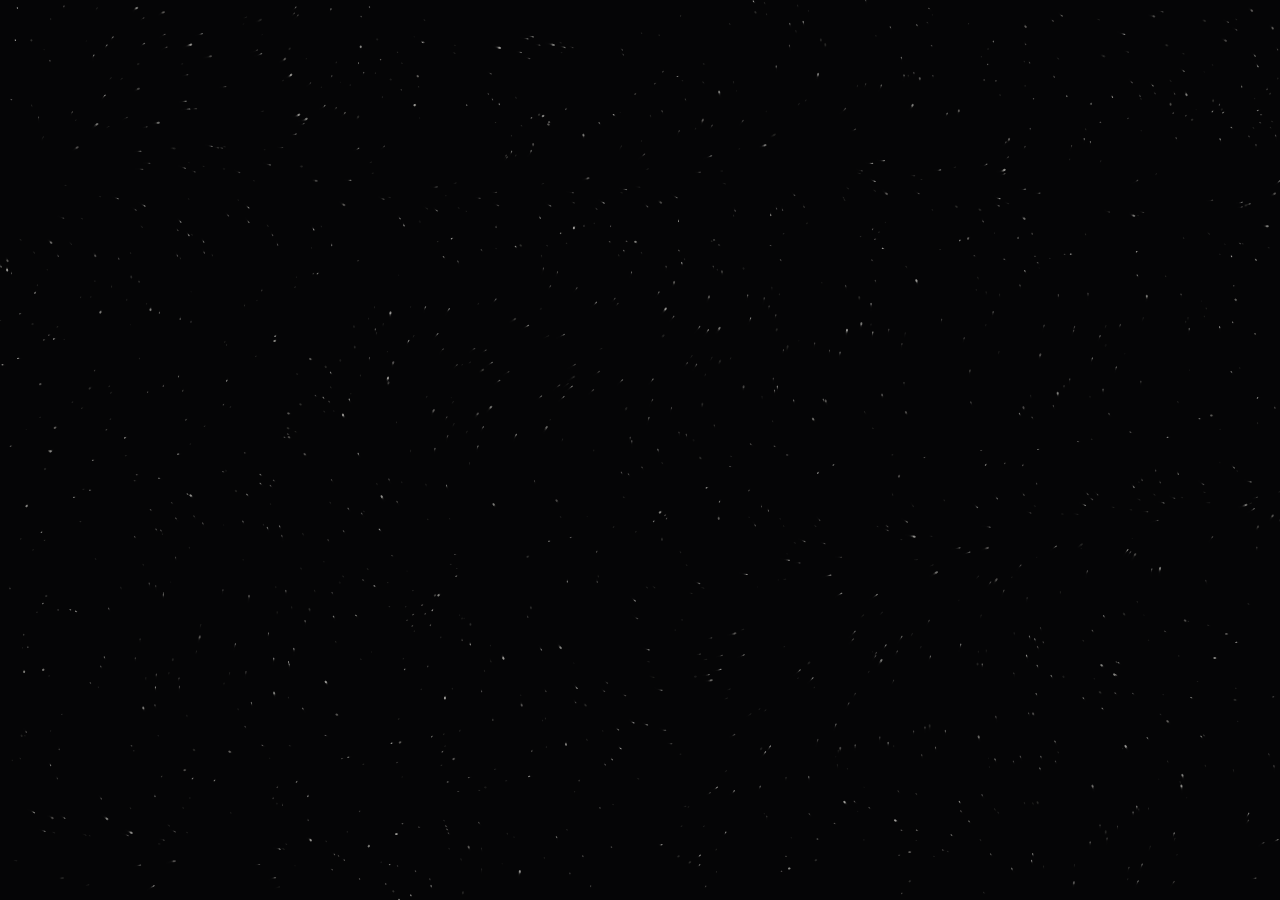
==== index.html @ 76952d3e "Aporia intro: il logo si costruisce dalla polvere portata dal vento - il logo è invisibile e si acce" ====
<!doctype html>
<html lang="it">
<head>
<meta charset="utf-8">
<meta name="viewport" content="width=device-width, initial-scale=1, viewport-fit=cover">
<title>Aporia</title>
<link rel="preconnect" href="https://fonts.googleapis.com">
<link rel="preconnect" href="https://fonts.gstatic.com" crossorigin>
<link rel="stylesheet" href="https://fonts.googleapis.com/css2?family=Italiana&display=swap">
<style>
  /* un solo mondo visivo, scuro per scelta: fondo e colori sempre espliciti */
  :root {
    color-scheme: dark;
    --night: #050506;      /* nero dell'apertura, leggermente caldo */
    --paper: #ece8e1;      /* testo della home */
    --home-bg: #070708;
  }
  html, body { height: 100%; }
  body { margin: 0; background: var(--night); color: var(--paper); overflow: hidden; }

  #home {
    position: fixed; inset: 0; display: grid; place-items: center;
    background: var(--home-bg); padding-inline: 16px;
  }
  #home h1 {
    margin: 0; font-family: "Italiana", "Didot", "Bodoni 72", "Bodoni MT", "Times New Roman", serif;
    font-weight: 400; font-size: clamp(56px, 13vw, 200px); line-height: 1;
    letter-spacing: 0.16em; margin-right: -0.16em; /* compensa lo spazio dopo l'ultima lettera */
    color: var(--paper);
    opacity: 0;
    cursor: default; user-select: none; -webkit-user-select: none;
  }

  #intro { position: fixed; inset: 0; background: var(--night); overflow: hidden; }
  #intro.gone { display: none; }
  #intro canvas { position: absolute; inset: 0; width: 100%; height: 100%; display: block; }
</style>
</head>
<body>

<main id="home" aria-live="polite">
  <h1 id="homeTitle">Aporia</h1>
</main>

<div id="intro" role="img" aria-label="Aporia">
  <canvas id="logoLayer" aria-hidden="true"></canvas>
  <canvas id="dust" aria-hidden="true"></canvas>
</div>

<script>
(() => {
  'use strict';
  // il logo è già "fotografato" (due fotogrammi con grana diversa): niente filtri SVG da
  // calcolare durante l'animazione, quindi fluido anche su telefoni vecchi e identico su Safari
  const LOGO = {"meta": {"u0": 196, "v0": 196, "u1": 1044, "v1": 996}, "frames": ["[data-uri]", "[data-uri]"]};

  const intro = document.getElementById('intro');
  const cv = document.getElementById('dust'), ctx = cv.getContext('2d');
  const lv = document.getElementById('logoLayer'), lctx = lv.getContext('2d');
  const title = document.getElementById('homeTitle');
  const reduce = window.matchMedia && matchMedia('(prefers-reduced-motion: reduce)').matches;

  // ---- tempi (secondi) --------------------------------------------------
  const T = {
    dustIn: [0.7, 2.2],     // la polvere compare dal nero
    form: [3.1, 4.5],       // il logo si forma
    hold: [4.5, 5.8],
    exit: [5.8, 7.3],       // il vento lo porta via, da sinistra a destra
    home: [7.1, 8.4],
    end: 8.6,
  };
  // folate di vento: inizio, durata, forza, angolo (gradi), tempo per attraversare lo schermo
  const GUSTS = [
    { t0: 1.5, dur: 1.2, str: 0.9, ang: -6, cross: 0.55 },
    { t0: 2.5, dur: 1.5, str: 1.5, ang: -12, cross: 0.45 },
    { t0: 4.9, dur: 0.9, str: 0.35, ang: 4, cross: 0.6 },
    { t0: 5.6, dur: 2.6, str: 1.15, ang: -8, cross: 0.5 },
  ].map(g => ({ ...g, c: Math.cos(g.ang*Math.PI/180), s: Math.sin(g.ang*Math.PI/180) }));

  const clamp = (v, a, b) => Math.min(b, Math.max(a, v));
  const smooth = (a, b, t) => { const x = clamp((t - a)/(b - a), 0, 1); return x*x*(3 - 2*x); };
  const easeOut = x => 1 - Math.pow(1 - x, 3);
  const easeInOut = x => x < 0.5 ? 4*x*x*x : 1 - Math.pow(-2*x + 2, 3)/2;

  // ---- rumore per le turbolenze --------------------------------------------
  function hash(x, y) {
    let h = (Math.imul(x, 374761393) + Math.imul(y, 668265263)) | 0;
    h = Math.imul(h ^ (h >>> 13), 1274126177);
    return ((h ^ (h >>> 16)) >>> 0) / 4294967295;
  }
  function noise(x, y) {
    const xi = Math.floor(x), yi = Math.floor(y), xf = x - xi, yf = y - yi;
    const u = xf*xf*(3 - 2*xf), v = yf*yf*(3 - 2*yf);
    const a = hash(xi, yi), b = hash(xi + 1, yi), c = hash(xi, yi + 1), d = hash(xi + 1, yi + 1);
    return a + (b - a)*u + (c - a)*v + (a - b - c + d)*u*v;
  }

  // ---- immagini del logo ----------------------------------------------------
  const U0 = LOGO.meta.u0, V0 = LOGO.meta.v0, UW = LOGO.meta.u1 - U0, VH = LOGO.meta.v1 - V0;
  // le immagini vengono decodificate subito (a schermo ancora nero), non al primo disegno
  const frames = LOGO.frames.map(src => { const im = new Image(); im.src = src; return im; });
  const loaded = im => (im.decode ? im.decode() : Promise.reject()).catch(() =>
    new Promise(r => { if (im.complete) r(); else { im.onload = r; im.onerror = r; } }));
  const ready = Promise.all(frames.map(async (im, i) => {
    await loaded(im);
    if (window.createImageBitmap) { try { frames[i] = await createImageBitmap(im); } catch (e) {} }
  }));

  // ---- misure -------------------------------------------------------------
  let W = 0, H = 0, DPR = 1, DPR_MAX = 2, VS = 1, box = { x: 0, y: 0, s: 1 };
  const lc = document.createElement('canvas'), lcc = lc.getContext('2d');   // logo che si sgretola
  const mk = document.createElement('canvas');                            // maschera del fronte
  const RAG = new Float32Array(256);   // scarto del fronte per riga (frazione di 1254)
  for (let y = 0; y < 256; y++)
    RAG[y] = (noise(y*0.035, 3.1) - 0.5)*0.12 + (noise(y*0.11, 7.7) - 0.5)*0.05 + (noise(y*0.4, 1.3) - 0.5)*0.018;

  function resize() {
    DPR = Math.min(DPR_MAX, window.devicePixelRatio || 1);
    W = window.innerWidth; H = window.innerHeight;
    VS = clamp(Math.sqrt(Math.min(W, H*1.3)/1300), 0.55, 1.1);   // proporzionato, ma le folate restano lunghe anche sul telefono
    for (const c of [cv, lv]) { c.width = Math.round(W*DPR); c.height = Math.round(H*DPR); }
    ctx.setTransform(DPR, 0, 0, DPR, 0, 0); lctx.setTransform(DPR, 0, 0, DPR, 0, 0);
    const S = Math.min(W*0.96, H*0.9);
    box = { x: (W - S)/2, y: (H - S)/2, s: S/1254 };
    // tela per il logo che si sgretola + maschera frastagliata (larga il doppio: il fronte sta a metà)
    lc.width = Math.max(1, Math.round(UW*box.s*DPR)); lc.height = Math.max(1, Math.round(VH*box.s*DPR));
    // la maschera si calcola a metà risoluzione (preparazione leggera anche sui telefoni)
    const w = Math.max(1, lc.width >> 1), h = Math.max(1, lc.height >> 1);
    mk.width = 2*w; mk.height = h;
    const g = mk.getContext('2d'), img = g.createImageData(2*w, h), d = img.data;
    const kx = w/UW, ky = h/VH, soft = Math.max(4, 7*box.s*DPR);
    for (let y = 0; y < h; y++) {
      const v = V0 + y/ky, rag = RAG[Math.min(255, (v/1254*256)|0)]*1254*kx;
      const front = w + rag;
      for (let x = 0; x < 2*w; x++) {
        const grain = (hash(x, y) - 0.5)*soft*1.6 + (noise(x*0.08, y*0.08) - 0.5)*soft*2;
        const q = clamp((x - front + grain + soft)/(2*soft), 0, 1);
        d[(y*2*w + x)*4 + 3] = Math.round(q*q*(3 - 2*q)*255);
      }
    }
    g.putImageData(img, 0, 0);
  }

  // ---- maschera di accumulo: il logo esiste solo dove la polvere si è posata ----------
  const AQ = 0.25;                                    // risoluzione della maschera (unità del viewBox → px)
  const ac = document.createElement('canvas'), acc = ac.getContext('2d');
  ac.width = Math.round(UW*AQ); ac.height = Math.round(VH*AQ);
  const puff = document.createElement('canvas');     // "sbuffo" morbido lasciato da un granello
  puff.width = puff.height = 32;
  { const g = puff.getContext('2d'), r = g.createRadialGradient(16, 16, 0, 16, 16, 16);
    r.addColorStop(0, 'rgba(255,255,255,1)'); r.addColorStop(0.45, 'rgba(255,255,255,.55)'); r.addColorStop(1, 'rgba(255,255,255,0)');
    g.fillStyle = r; g.fillRect(0, 0, 32, 32); }
  function deposit(u, v, a, rad) {                    // u, v in unità del viewBox; rad nelle stesse unità
    const R = rad*AQ, px = (u - U0)*AQ, py = (v - V0)*AQ;
    acc.globalAlpha = a; acc.drawImage(puff, px - R, py - R, 2*R, 2*R);
  }

  // ---- punti del logo (la polvere si posa dove il logo è chiaro) ------------
  let targets = [];            // {u, v, l} in unità del viewBox 1254, ordinati per u
  function sampleLogo() {
    const n = 300, k = n/UW, m = Math.round(VH*k);
    const off = document.createElement('canvas'); off.width = n; off.height = m;
    const oc = off.getContext('2d'); oc.drawImage(frames[0], 0, 0, n, m);
    let d; try { d = oc.getImageData(0, 0, n, m).data; } catch (e) { return; }
    const pts = []; let tries = 0;
    while (pts.length < 2600 && tries < 400000) {
      tries++;
      const x = Math.random()*n, y = Math.random()*m, l = d[((y|0)*n + (x|0))*4 + 3]/255;
      if (Math.random() < Math.pow(l, 1.3)) pts.push({ u: U0 + x/k, v: V0 + y/k, l, gone: false });
    }
    targets = pts.sort((a, b) => a.u - b.u);
  }

  // ---- particelle -----------------------------------------------------------
  let ambient = [], formers = [], blown = [];
  function makeAmbient(count) {
    ambient = [];
    for (let i = 0; i < count; i++) ambient.push({
      x: Math.random()*W, y: Math.random()*H, vx: 0, vy: 0, born: 0,
      big: Math.random() > 0.85, a: 0.18 + Math.random()*0.55, delay: Math.random()*1.2,
    });
  }

  // vento nel punto (x,y) al tempo t: folate che attraversano lo schermo + turbolenza
  const f = [0, 0, 0];
  function flow(x, y, t) {
    let gx = 0, gy = 0, g = 0;
    for (let i = 0; i < GUSTS.length; i++) {
      const G = GUSTS[i], local = t - G.t0 - (x/W)*G.cross;
      if (local <= 0 || local >= G.dur) continue;
      const sn = Math.sin(Math.PI*local/G.dur), e = sn*sn*G.str;
      gx += G.c*e; gy += G.s*e; g += e;
    }
    const ang = noise(x*0.0032 + t*0.35, y*0.0032 - t*0.1)*Math.PI*4;
    const turb = 14 + g*170;
    f[0] = (gx*760 + Math.cos(ang)*turb + 6)*VS;
    f[1] = (gy*760 + Math.sin(ang)*turb - 3)*VS;
    f[2] = g;
  }

  // scie raggruppate per opacità (pochi stroke per fotogramma)
  function batch() {
    const B = 10, segs = Array.from({ length: B*2 }, () => []);
    return {
      add(x0, y0, x1, y1, a, big) { if (a > 0.01) segs[Math.min(B - 1, (a*B)|0) + (big ? B : 0)].push(x0, y0, x1, y1); },
      flush(c) {
        c.lineCap = 'round';
        for (let k = 0; k < segs.length; k++) {
          const s = segs[k]; if (!s.length) continue;
          c.strokeStyle = `rgba(244,241,235,${(((k % B) + 0.5)/B).toFixed(3)})`;
          c.lineWidth = k >= B ? 1.9 : 1.05;
          c.beginPath();
          for (let i = 0; i < s.length; i += 4) { c.moveTo(s[i], s[i + 1]); c.lineTo(s[i + 2], s[i + 3]); }
          c.stroke(); s.length = 0;
        }
      },
    };
  }
  const air = batch();        // livello della polvere (con scia, come fumo)
  const settle = batch();     // livello del logo (senza scia: i granelli che si posano non lasciano "aghi")
  const queue = air.add;

  // ---- disegno del logo -------------------------------------------------------
  function drawLogo(c, alpha, t, x, y, w, h) {
    if (alpha <= 0.002) return;
    const m = 0.5 + 0.5*Math.sin(t*1.7);               // i due fotogrammi di grana si alternano piano
    c.globalAlpha = alpha*(1 - m); c.globalCompositeOperation = 'source-over';
    c.drawImage(frames[0], x, y, w, h);
    c.globalAlpha = alpha*m; c.globalCompositeOperation = 'lighter';
    c.drawImage(frames[1], x, y, w, h);
    c.globalAlpha = 1; c.globalCompositeOperation = 'source-over';
  }

  let formed = false, emitIdx = 0;

  function step(t, dt) {
    // scia: ogni fotogramma la polvere precedente sbiadisce un po', come fumo
    ctx.globalCompositeOperation = 'destination-out';
    ctx.fillStyle = `rgba(0,0,0,${0.24 + 0.25*smooth(T.home[0], T.end, t)})`; ctx.fillRect(0, 0, W, H);
    ctx.globalCompositeOperation = 'source-over';

    const dustA = smooth(T.dustIn[0], T.dustIn[1], t)
                * (1 - 0.55*smooth(T.form[0], T.form[1], t))
                * (1 - smooth(T.exit[1] - 0.4, T.home[1], t));

    // polvere nell'aria
    for (let i = 0; i < ambient.length; i++) {
      const p = ambient[i];
      flow(p.x, p.y, t);
      const k = 1 - Math.exp(-dt*(1.5 + f[2]*5));
      p.vx += (f[0] - p.vx)*k; p.vy += (f[1] - p.vy)*k;
      p.x += p.vx*dt; p.y += p.vy*dt;
      if (p.x > W + 30 || p.x < -30 || p.y > H + 30 || p.y < -30) {  // rinasce altrove, in dissolvenza
        p.x = Math.random()*W; p.y = Math.random()*H; p.born = t;
        flow(p.x, p.y, t); p.vx = f[0]; p.vy = f[1];
      }
      const a = p.a*dustA*smooth(T.dustIn[0] + p.delay, T.dustIn[0] + p.delay + 0.8, t)
              * (p.born ? smooth(p.born, p.born + 0.6, t) : 1);
      const sp = Math.hypot(p.vx, p.vy) || 1, len = Math.min(4 + 22*VS, 0.4 + sp*0.028);
      queue(p.x - p.vx/sp*len, p.y - p.vy/sp*len, p.x, p.y, a, p.big);
    }

    // la seconda folata raccoglie la polvere che forma il logo
    if (!formed && t >= GUSTS[1].t0 + 0.15 && targets.length) {
      formed = true;
      const n = Math.min(Math.round(1400*budget), targets.length);
      // metà dei granelli viene dall'aria: si scelgono a caso e si tolgono in un solo passaggio
      const take = Math.min(n >> 1, Math.max(0, ambient.length - 200)), picked = [];
      for (let i = 0; i < take; i++) {
        const j = i + ((Math.random()*(ambient.length - i))|0);
        const tmp = ambient[i]; ambient[i] = ambient[j]; ambient[j] = tmp; picked.push(ambient[i]);
      }
      ambient = ambient.slice(take);
      for (let i = 0; i < n; i++) {
        const tg = targets[(i*targets.length/n)|0];
        const q = i % 2 === 0 ? picked[i >> 1] : null;
        const jit = (Math.random() - 0.5)*0.22;
        formers.push(q ? { tg, jit, done: 0, x: q.x, y: q.y, vx: q.vx, vy: q.vy, a: 0.3 + tg.l*0.6, born: 0 }
                       : { tg, jit, done: 0, x: -20 - Math.random()*W*0.3, y: box.y + tg.v*box.s + (Math.random() - 0.5)*H*0.6, vx: 300*VS, vy: 0,
                           a: 0.3 + tg.l*0.6, born: t });
      }
    }
    // ogni granello ha il suo momento: il logo si costruisce da sinistra a destra, come soffia il vento
    const rad = 26/Math.sqrt(Math.max(0.3, formers.length/1400));   // meno granelli → sbuffi più larghi
    for (let i = 0; i < formers.length; i++) {
      const p = formers[i];
      if (p.done && t - p.done > 0.5) continue;
      const s0 = T.form[0] - 0.75 + ((p.tg.u - U0)/UW)*0.95 + p.jit;
      const pull = smooth(s0, s0 + 0.75, t);
      const tx = box.x + p.tg.u*box.s, ty = box.y + p.tg.v*box.s;
      flow(p.x, p.y, t);
      const k = 1 - Math.exp(-dt*3);
      p.vx += (f[0]*(1 - pull) - p.vx)*k; p.vy += (f[1]*(1 - pull) - p.vy)*k;
      const ox = p.x, oy = p.y, g = 1 - Math.exp(-dt*7*pull);   // si posa senza rimbalzi
      p.x += p.vx*dt + (tx - p.x)*g; p.y += p.vy*dt + (ty - p.y)*g;
      const d = Math.hypot(tx - p.x, ty - p.y)/box.s;          // distanza dal suo punto, in unità del logo
      // arrivando lascia polvere: prima una traccia leggera lungo il percorso, poi lo sbuffo pieno
      if (!p.done && pull > 0.2 && d < 90) deposit((p.x - box.x)/box.s, (p.y - box.y)/box.s, 0.05*pull, rad*0.7);
      if (!p.done && pull > 0.55 && d < 4) { p.done = t; deposit(p.tg.u, p.tg.v, 0.85, rad); }
      const fade = p.done ? 1 - (t - p.done)/0.5 : 1;
      const af = p.a*fade*(p.born ? smooth(p.born, p.born + 0.6, t) : 1);
      if (pull < 0.35) queue(ox, oy, p.x, p.y, af, false);    // portato dal vento: scia nell'aria
      else {                                                 // in arrivo: granello luminoso che scivola al suo posto
        let dx = p.x - ox, dy = p.y - oy; const L = Math.hypot(dx, dy) || 1, len = Math.min(7*VS, L*1.5);
        settle.add(p.x - dx/L*len, p.y - dy/L*len, p.x, p.y, af*0.9, false);
      }
    }

    // logo
    const x = box.x + U0*box.s, y = box.y + V0*box.s, w = UW*box.s, h = VH*box.s;
    lctx.clearRect(0, 0, W, H);
    const fp = clamp((t - T.form[0])/(T.form[1] - T.form[0]), 0, 1);
    const xp = clamp((t - T.exit[0])/(T.exit[1] - T.exit[0]), 0, 1);
    if (xp <= 0) {
      // il logo si vede solo dove la polvere si è posata; alla fine la maschera si chiude del tutto
      const fill = smooth(T.form[1] - 0.35, T.form[1] + 0.25, t);
      if (fill >= 1) drawLogo(lctx, 1, t, x, y, w, h);
      else if (t > T.form[0] - 0.8) {
        if (fill > 0) { acc.globalAlpha = fill*0.25; acc.fillStyle = '#fff'; acc.fillRect(0, 0, ac.width, ac.height); }
        acc.globalAlpha = 1;
        lcc.setTransform(1, 0, 0, 1, 0, 0); lcc.clearRect(0, 0, lc.width, lc.height);
        drawLogo(lcc, 1, t, 0, 0, lc.width, lc.height);
        lcc.globalCompositeOperation = 'destination-in';
        lcc.drawImage(ac, 0, 0, lc.width, lc.height);
        lcc.globalCompositeOperation = 'source-over';
        lctx.drawImage(lc, x, y, w, h);
      }
    } else if (xp < 1) {
      // uscita: il vento lo sgretola da sinistra a destra con un fronte frastagliato
      const e = easeInOut(xp), F = (0.1 + 0.8*e)*1254;
      lcc.setTransform(1, 0, 0, 1, 0, 0); lcc.clearRect(0, 0, lc.width, lc.height);
      drawLogo(lcc, 1, t, 0, 0, lc.width, lc.height);
      lcc.globalCompositeOperation = 'destination-in';
      lcc.drawImage(mk, (F - U0)*lc.width/UW - lc.width, 0, 2*lc.width, lc.height);
      lcc.globalCompositeOperation = 'source-over';
      lctx.drawImage(lc, x, y, w, h);
      for (let i = emitIdx; i < targets.length; i++) {         // lungo il fronte il logo diventa polvere
        const tg = targets[i];
        if (tg.gone) { if (i === emitIdx) emitIdx++; continue; }
        const lim = F + RAG[Math.min(255, (tg.v/1254*256)|0)]*1254;
        if (tg.u > lim) { if (tg.u > F + 0.2*1254) break; continue; }
        tg.gone = true;
        if (Math.random() > 0.8*budget) continue;
        blown.push({ x: box.x + tg.u*box.s, y: box.y + tg.v*box.s,
                     vx: (30 + Math.random()*140)*VS, vy: (-70 + Math.random()*110)*VS,
                     w: 0.35 + Math.random()*Math.random()*2.6,     // peso: i granelli leggeri volano via prima
                     life: 1.4 + Math.random()*1.6, age: 0, a: 0.18 + tg.l*0.5, big: tg.l > 0.85 && Math.random() < 0.25 });
      }
    }

    for (let i = blown.length - 1; i >= 0; i--) {
      const p = blown[i];
      p.age += dt;
      if (p.age > p.life) { blown[i] = blown[blown.length - 1]; blown.pop(); continue; }
      flow(p.x, p.y, t);
      const k = 1 - Math.exp(-dt*p.w);
      p.vx += (f[0] - p.vx)*k; p.vy += (f[1]*1.6 - p.vy)*k;
      p.x += p.vx*dt; p.y += p.vy*dt;
      const sp = Math.hypot(p.vx, p.vy) || 1, len = Math.min(4 + 26*VS, 0.5 + sp*0.035);
      queue(p.x - p.vx/sp*len, p.y - p.vy/sp*len, p.x, p.y, p.a*(1 - p.age/p.life)*Math.min(1, p.age*8), p.big);
    }
    air.flush(ctx);
    settle.flush(lctx);

    // home
    const hp = easeOut(clamp((t - T.home[0])/(T.home[1] - T.home[0]), 0, 1));
    setTitle(hp);
    intro.style.opacity = (1 - smooth(T.home[0] + 0.1, T.end, t)).toFixed(3);
  }
  function setTitle(hp) {
    title.style.opacity = hp.toFixed(3);
    const ls = (0.42 - 0.26*hp).toFixed(3);
    title.style.letterSpacing = ls + 'em'; title.style.marginRight = '-' + ls + 'em';
  }

  // ---- regia ----------------------------------------------------------------
  // il tempo dell'animazione avanza al massimo di 1/20 s per fotogramma: su un dispositivo lento
  // l'intro rallenta un attimo invece di saltare pezzi
  let t = 0, last = 0, raf = 0, running = false, budget = 1, slow = [];
  function frame(now) {
    const real = last ? (now - last)/1000 : 1/60; last = now;
    const dt = Math.min(real, 1/20);
    t += dt;
    step(t, dt);
    // qualità adattiva: si misura il tempo reale dei fotogrammi; se il dispositivo fatica si usa
    // meno polvere (e, all'inizio, una risoluzione più bassa) invece di andare a scatti
    slow.push(real);
    if (slow.length >= 24) {
      const med = slow.slice().sort((a, b) => a - b)[12];
      if (med > 0.022 && budget > 0.25) {
        const k = med > 0.04 ? 0.6 : 0.8;
        budget *= k;
        ambient.length = Math.round(ambient.length*k);
        if (blown.length > 400) blown.length = Math.round(blown.length*k);
        if (t < T.dustIn[1] && DPR > 1) { DPR_MAX = med > 0.04 ? 1 : 1.5; resize(); }
      }
      slow.length = 0;
    }
    if (t < T.end) raf = requestAnimationFrame(frame); else finish();
  }
  function finish() {
    cancelAnimationFrame(raf); running = false;
    intro.classList.add('gone'); setTitle(1);
  }
  function skip() {                   // click o tasto: salta alla home
    if (!running) return;
    running = false; cancelAnimationFrame(raf);
    intro.style.transition = 'opacity .45s ease'; intro.style.opacity = '0';
    title.style.transition = 'opacity .6s ease, letter-spacing .6s ease, margin .6s ease';
    requestAnimationFrame(() => setTitle(1));
    setTimeout(() => { intro.classList.add('gone'); intro.style.transition = ''; title.style.transition = ''; }, 500);
  }
  function play() {
    cancelAnimationFrame(raf);
    intro.classList.remove('gone'); intro.style.opacity = '1'; setTitle(0);
    formers = []; blown = []; formed = false; emitIdx = 0; acc.clearRect(0, 0, ac.width, ac.height); t = 0; last = 0; slow = []; budget = 1; DPR_MAX = 2;
    targets.forEach(tg => { tg.gone = false; });
    resize();
    makeAmbient(Math.round(clamp(W*H/340, 1100, 3400)*budget));
    lctx.clearRect(0, 0, W, H); ctx.clearRect(0, 0, W, H);
    running = true;
    if (reduce) {                     // movimento ridotto: solo dissolvenze
      const x = box.x + U0*box.s, y = box.y + V0*box.s;
      lv.style.opacity = '0'; lv.style.transition = 'opacity .7s ease';
      drawLogo(lctx, 1, 0, x, y, UW*box.s, VH*box.s);
      requestAnimationFrame(() => { lv.style.opacity = '1'; });
      intro.style.transition = 'opacity .7s ease'; title.style.transition = 'opacity .7s ease';
      setTimeout(() => { intro.style.opacity = '0'; setTitle(1); }, 1900);
      setTimeout(() => { intro.classList.add('gone'); running = false; lv.style.opacity = ''; }, 2700);
      return;
    }
    raf = requestAnimationFrame(frame);
  }

  intro.addEventListener('pointerdown', skip);
  window.addEventListener('keydown', e => { if (running && !e.metaKey && !e.ctrlKey) skip(); });
  title.addEventListener('dblclick', () => { if (!running) play(); });   // doppio click: rivedi l'apertura
  window.addEventListener('resize', () => { if (running) resize(); });

  ready.then(() => { sampleLogo(); play(); });
})();
</script>
</body>
</html>
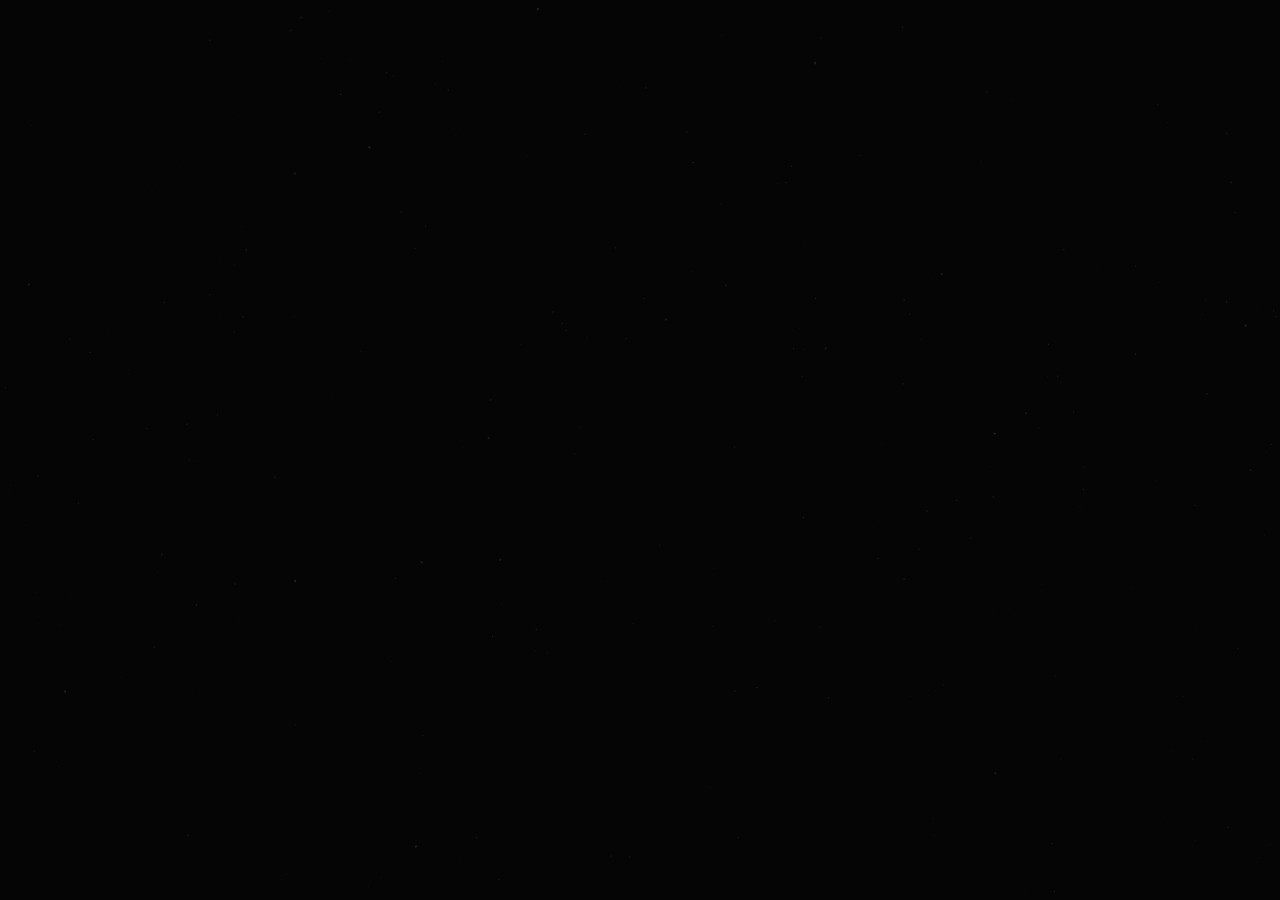
==== commit e9fe0925: "Aporia intro: il vento scava il fiume e trasforma la A pulita nel logo - la polvere costruisce prima" ====
--- a/index.html
+++ b/index.html
@@ -50,9 +50,10 @@
 <script>
 (() => {
   'use strict';
-  // il logo è già "fotografato" (due fotogrammi con grana diversa): niente filtri SVG da
-  // calcolare durante l'animazione, quindi fluido anche su telefoni vecchi e identico su Safari
-  const LOGO = {"meta": {"u0": 196, "v0": 196, "u1": 1044, "v1": 996}, "frames": ["[data-uri]", "[data-uri]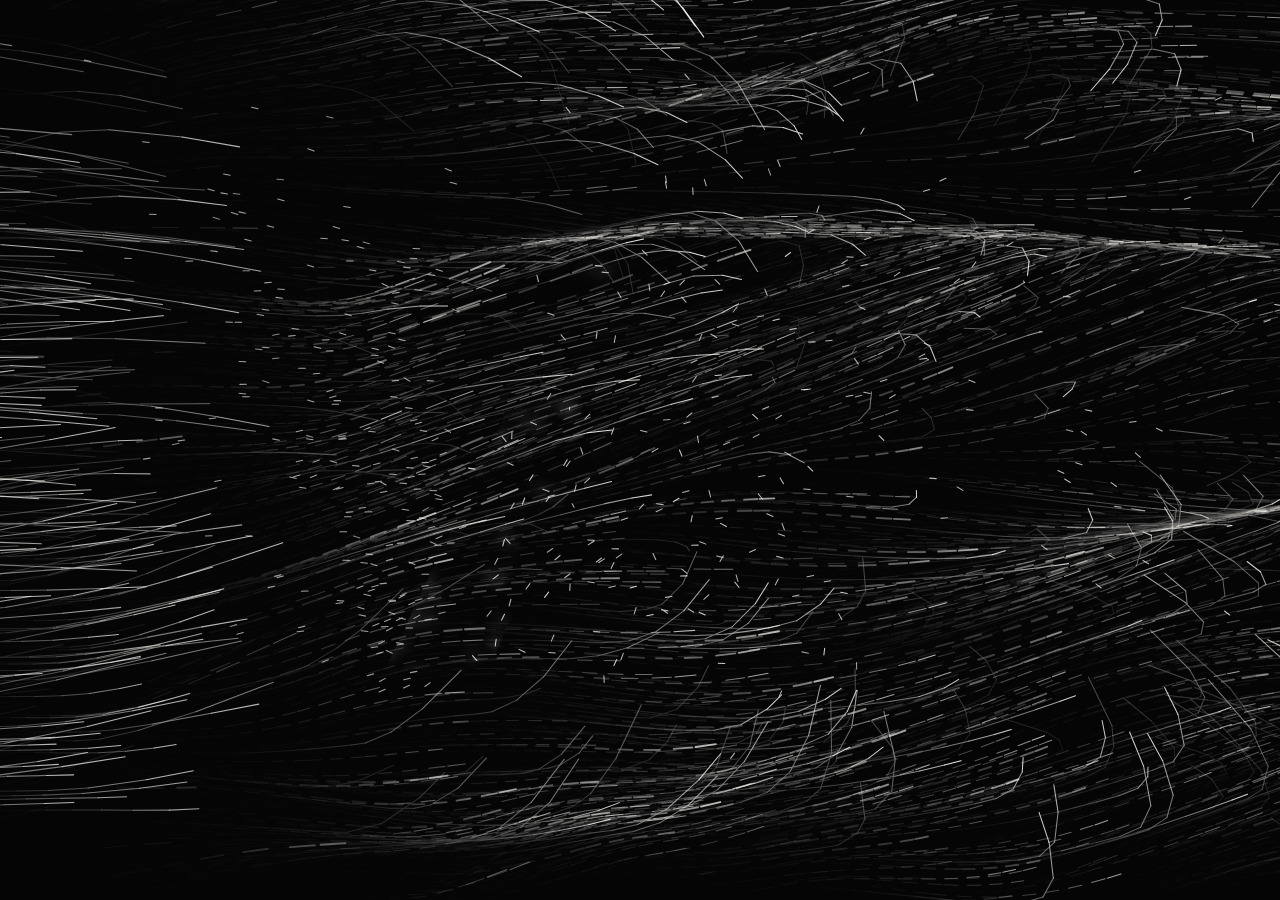
==== commit 571f7c4f: "Aporia intro: accorciata a circa 5 secondi - stessa storia (polvere → A pulita → il vento scava il f" ====
--- a/index.html
+++ b/index.html
@@ -63,19 +63,19 @@
 
   // ---- tempi (secondi) --------------------------------------------------
   const T = {
-    dustIn: [0.7, 2.2],     // la polvere compare dal nero
-    form: [3.1, 4.5],       // la polvere costruisce la A pulita
-    carve: [5.0, 7.2],      // una folata scava il fiume e trascina la polvere nella bandiera
-    exit: [8.3, 9.8],       // il vento porta via il logo, da sinistra a destra
-    home: [9.6, 10.9],
-    end: 11.1,
+    dustIn: [0.15, 0.9],    // la polvere compare dal nero
+    form: [1.3, 2.0],       // la polvere costruisce la A pulita
+    carve: [2.2, 3.4],      // una folata scava il fiume e trascina la polvere nella bandiera
+    exit: [3.75, 4.6],      // il vento porta via il logo, da sinistra a destra
+    home: [4.45, 5.2],
+    end: 5.3,
   };
   // folate di vento: inizio, durata, forza, angolo (gradi), tempo per attraversare lo schermo
   const GUSTS = [
-    { t0: 1.5, dur: 1.2, str: 0.9, ang: -6, cross: 0.55 },
-    { t0: 2.5, dur: 1.5, str: 1.5, ang: -12, cross: 0.45 },
-    { t0: 4.75, dur: 2.3, str: 1.2, ang: -3, cross: 0.55 },
-    { t0: 8.1, dur: 2.6, str: 1.15, ang: -8, cross: 0.5 },
+    { t0: 0.2, dur: 0.9, str: 1.0, ang: -6, cross: 0.35 },
+    { t0: 0.75, dur: 1.2, str: 1.6, ang: -12, cross: 0.35 },
+    { t0: 2.05, dur: 1.5, str: 1.3, ang: -3, cross: 0.4 },
+    { t0: 3.6, dur: 1.6, str: 1.2, ang: -8, cross: 0.35 },
   ].map(g => ({ ...g, c: Math.cos(g.ang*Math.PI/180), s: Math.sin(g.ang*Math.PI/180) }));
 
   const clamp = (v, a, b) => Math.min(b, Math.max(a, v));
@@ -117,7 +117,7 @@
       const su = q[4*i]/2, sv = q[4*i + 1]/2, tu = q[4*i + 2]/2, tv = q[4*i + 3]/2;
       const away = tu < 0, r1 = hash(i, 11), r2 = hash(i, 23), r3 = hash(i, 37);
       out.push({ su, sv, away, keep: r3, tu: away ? su + 260 + r1*520 : tu, tv: away ? sv - 70 + r2*90 : tv,
-                 dur: (away ? 1.1 : 0.9) + r3*0.9, a: 0.3 + r1*0.55, ph: r2*50, t0: 0, x: 0, y: 0 });
+                 dur: (away ? 0.8 : 0.6) + r3*0.55, a: 0.3 + r1*0.55, ph: r2*50, t0: 0, x: 0, y: 0 });
     }
     return out;
   })();
@@ -207,7 +207,7 @@
     ambient = [];
     for (let i = 0; i < count; i++) ambient.push({
       x: Math.random()*W, y: Math.random()*H, vx: 0, vy: 0, born: 0,
-      big: Math.random() > 0.85, a: 0.18 + Math.random()*0.55, delay: Math.random()*1.2,
+      big: Math.random() > 0.85, a: 0.18 + Math.random()*0.55, delay: Math.random()*0.4,
     });
   }
 
@@ -283,14 +283,14 @@
         p.x = Math.random()*W; p.y = Math.random()*H; p.born = t;
         flow(p.x, p.y, t); p.vx = f[0]; p.vy = f[1];
       }
-      const a = p.a*dustA*smooth(T.dustIn[0] + p.delay, T.dustIn[0] + p.delay + 0.8, t)
+      const a = p.a*dustA*smooth(T.dustIn[0] + p.delay, T.dustIn[0] + p.delay + 0.4, t)
               * (p.born ? smooth(p.born, p.born + 0.6, t) : 1);
       const sp = Math.hypot(p.vx, p.vy) || 1, len = Math.min(4 + 22*VS, 0.4 + sp*0.028);
       queue(p.x - p.vx/sp*len, p.y - p.vy/sp*len, p.x, p.y, a, p.big);
     }
 
     // la seconda folata raccoglie la polvere che forma il logo
-    if (!formed && t >= GUSTS[1].t0 + 0.15 && solidTargets.length) {
+    if (!formed && t >= GUSTS[1].t0 + 0.1 && solidTargets.length) {
       formed = true;
       const n = Math.min(Math.round(1400*budget), solidTargets.length);
       // metà dei granelli viene dall'aria: si scelgono a caso e si tolgono in un solo passaggio
@@ -303,7 +303,7 @@
       for (let i = 0; i < n; i++) {
         const tg = solidTargets[(i*solidTargets.length/n)|0];
         const q = i % 2 === 0 ? picked[i >> 1] : null;
-        const jit = (Math.random() - 0.5)*0.22;
+        const jit = (Math.random() - 0.5)*0.15;
         formers.push(q ? { tg, jit, done: 0, x: q.x, y: q.y, vx: q.vx, vy: q.vy, a: 0.3 + tg.l*0.6, born: 0 }
                        : { tg, jit, done: 0, x: -20 - Math.random()*W*0.3, y: box.y + tg.v*box.s + (Math.random() - 0.5)*H*0.6, vx: 300*VS, vy: 0,
                            a: 0.3 + tg.l*0.6, born: t });
@@ -313,9 +313,9 @@
     const rad = 26/Math.sqrt(Math.max(0.3, formers.length/1400));   // meno granelli → sbuffi più larghi
     for (let i = 0; i < formers.length; i++) {
       const p = formers[i];
-      if (p.done && t - p.done > 0.5) continue;
-      const s0 = T.form[0] - 0.75 + ((p.tg.u - U0)/UW)*0.95 + p.jit;
-      const pull = smooth(s0, s0 + 0.75, t);
+      if (p.done && t - p.done > 0.3) continue;
+      const s0 = T.form[0] - 0.55 + ((p.tg.u - U0)/UW)*0.6 + p.jit;
+      const pull = smooth(s0, s0 + 0.5, t);
       const tx = box.x + p.tg.u*box.s, ty = box.y + p.tg.v*box.s;
       flow(p.x, p.y, t);
       const k = 1 - Math.exp(-dt*3);
@@ -326,7 +326,7 @@
       // arrivando lascia polvere: prima una traccia leggera lungo il percorso, poi lo sbuffo pieno
       if (!p.done && pull > 0.2 && d < 90) deposit((p.x - box.x)/box.s, (p.y - box.y)/box.s, 0.05*pull, rad*0.7);
       if (!p.done && pull > 0.55 && d < 4) { p.done = t; deposit(p.tg.u, p.tg.v, 0.85, rad); }
-      const fade = p.done ? 1 - (t - p.done)/0.5 : 1;
+      const fade = p.done ? 1 - (t - p.done)/0.3 : 1;
       const af = p.a*fade*(p.born ? smooth(p.born, p.born + 0.6, t) : 1);
       if (pull < 0.35) queue(ox, oy, p.x, p.y, af, false);    // portato dal vento: scia nell'aria
       else {                                                 // in arrivo: granello luminoso che scivola al suo posto
@@ -340,7 +340,7 @@
     lctx.clearRect(0, 0, W, H);
     const fp = clamp((t - T.form[0])/(T.form[1] - T.form[0]), 0, 1);
     const xp = clamp((t - T.exit[0])/(T.exit[1] - T.exit[0]), 0, 1);
-    const fill = smooth(T.form[1] - 0.35, T.form[1] + 0.25, t);
+    const fill = smooth(T.form[1] - 0.25, T.form[1] + 0.2, t);
     const mkAt = (c, cv, F) => c.drawImage(mk2, (F - U0)*cv.width/UW - cv.width, 0, 2*cv.width, cv.height);
     if (t < T.carve[0]) {
       // 1) la A pulita si vede solo dove la polvere si è posata; alla fine la maschera si chiude
@@ -358,9 +358,9 @@
     } else if (xp <= 0 && t < T.carve[1]) {
       // 2) la folata attraversa la lettera: dove passa, la polvere del fiume si solleva (S → Bstay)
       //    e quella trascinata compare dove si deposita (Bmove attraverso la maschera degli arrivi)
-      const cf = clamp((t - T.carve[0])/1.15, 0, 1), F = U0 - 60 + (UW + 120)*cf;
+      const cf = clamp((t - T.carve[0])/0.7, 0, 1), F = U0 - 60 + (UW + 120)*cf;
       carveFront = F;
-      const endFill = smooth(T.carve[1] - 0.45, T.carve[1], t);
+      const endFill = smooth(T.carve[1] - 0.3, T.carve[1], t);
       if (endFill > 0) { acc2.globalAlpha = endFill*0.3; acc2.fillStyle = '#fff'; acc2.fillRect(0, 0, ac2.width, ac2.height); acc2.globalAlpha = 1; }
       lcc.setTransform(1, 0, 0, 1, 0, 0); lcc.clearRect(0, 0, lc.width, lc.height);
       lcc.drawImage(IMG.S, 0, 0, lc.width, lc.height);
@@ -399,13 +399,13 @@
         blown.push({ x: box.x + tg.u*box.s, y: box.y + tg.v*box.s,
                      vx: (30 + Math.random()*140)*VS, vy: (-70 + Math.random()*110)*VS,
                      w: 0.35 + Math.random()*Math.random()*2.6,     // peso: i granelli leggeri volano via prima
-                     life: 1.4 + Math.random()*1.6, age: 0, a: 0.18 + tg.l*0.5, big: tg.l > 0.85 && Math.random() < 0.25 });
+                     life: 0.8 + Math.random()*0.9, age: 0, a: 0.18 + tg.l*0.5, big: tg.l > 0.85 && Math.random() < 0.25 });
       }
     }
 
     // granelli sollevati dalla folata: partono quando il fronte li raggiunge, volano col vento,
     // una parte si deposita nella bandiera e sui bordi del fiume, il resto viene portato via
-    if (t >= T.carve[0] && t < T.carve[1] + 1.6) {
+    if (t >= T.carve[0] && t < T.carve[1] + 1.0) {
       const subs = budget > 0.7 ? 3 : budget > 0.45 ? 2 : 1;
       const keepAway = 0.75*budget;                     // su dispositivi lenti meno polvere portata via
       for (let i = 0; i < MV.length; i++) {
@@ -475,14 +475,14 @@
     // qualità adattiva: si misura il tempo reale dei fotogrammi; se il dispositivo fatica si usa
     // meno polvere (e, all'inizio, una risoluzione più bassa) invece di andare a scatti
     slow.push(real);
-    if (slow.length >= 24) {
-      const med = slow.slice().sort((a, b) => a - b)[12];
-      if (med > 0.022 && budget > 0.25) {
-        const k = med > 0.04 ? 0.6 : 0.8;
+    if (slow.length >= 10) {                          // l'intro è breve: si reagisce in fretta
+      const med = slow.slice().sort((a, b) => a - b)[5];
+      if (med > 0.022 && budget > 0.2) {
+        const k = med > 0.07 ? 0.45 : med > 0.04 ? 0.6 : 0.8;
         budget *= k;
         ambient.length = Math.round(ambient.length*k);
         if (blown.length > 400) blown.length = Math.round(blown.length*k);
-        if (t < T.dustIn[1] && DPR > 1) { DPR_MAX = med > 0.04 ? 1 : 1.5; resize(); }
+        if (t < T.form[0] && DPR > 1) { DPR_MAX = med > 0.04 ? 1 : 1.5; resize(); }
       }
       slow.length = 0;
     }
@@ -517,8 +517,8 @@
       drawLogo(lctx, 1, 0, x, y, UW*box.s, VH*box.s);
       requestAnimationFrame(() => { lv.style.opacity = '1'; });
       intro.style.transition = 'opacity .7s ease'; title.style.transition = 'opacity .7s ease';
-      setTimeout(() => { intro.style.opacity = '0'; setTitle(1); }, 1900);
-      setTimeout(() => { intro.classList.add('gone'); running = false; lv.style.opacity = ''; }, 2700);
+      setTimeout(() => { intro.style.opacity = '0'; setTitle(1); }, 1200);
+      setTimeout(() => { intro.classList.add('gone'); running = false; lv.style.opacity = ''; }, 1800);
       return;
     }
     raf = requestAnimationFrame(frame);
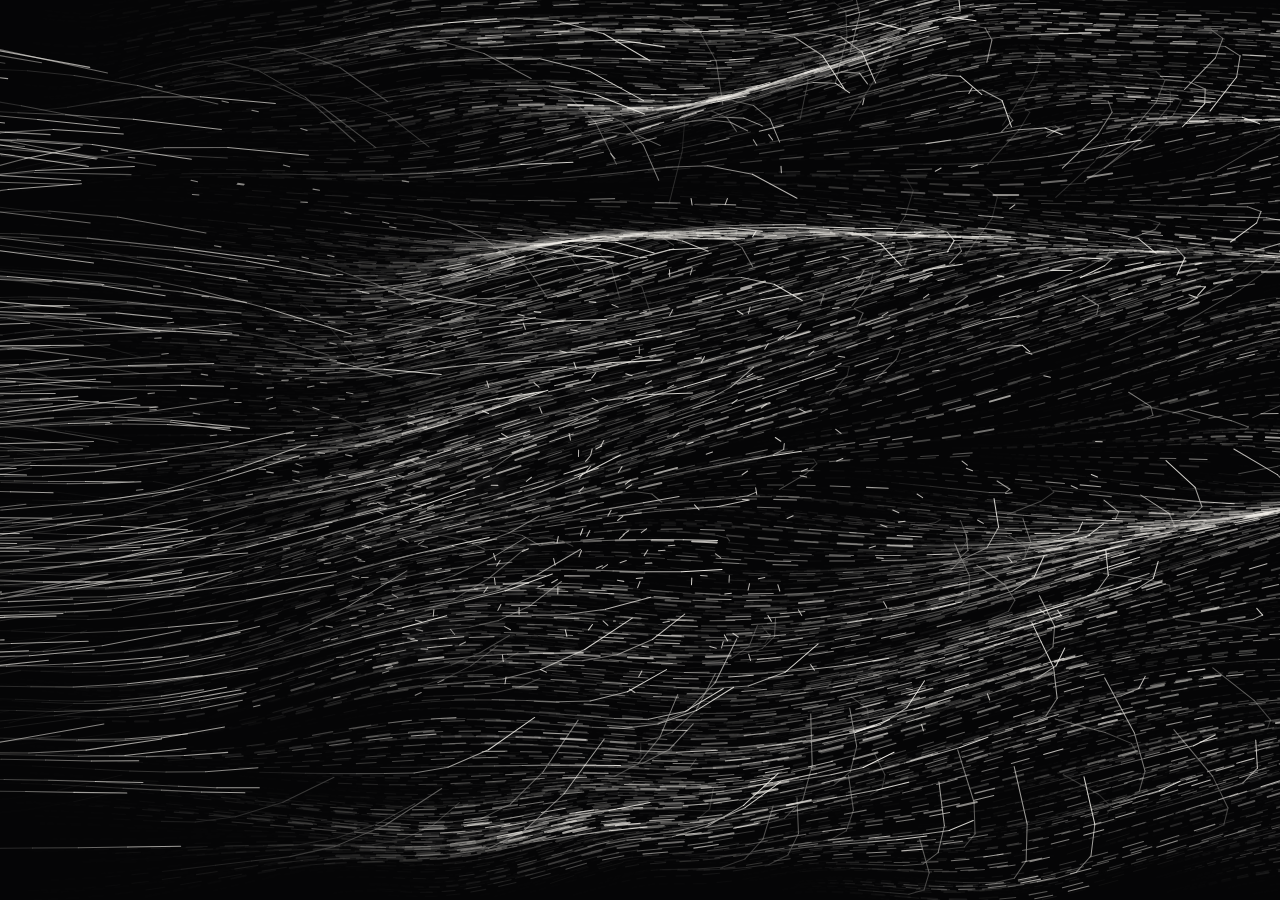
==== commit 8998c894: "Aporia intro: un'unica raffica continua, senza fermate - tolti gli scatti: niente ridimensionamento " ====
--- a/index.html
+++ b/index.html
@@ -63,19 +63,20 @@
 
   // ---- tempi (secondi) --------------------------------------------------
   const T = {
-    dustIn: [0.15, 0.9],    // la polvere compare dal nero
-    form: [1.3, 2.0],       // la polvere costruisce la A pulita
-    carve: [2.2, 3.4],      // una folata scava il fiume e trascina la polvere nella bandiera
-    exit: [3.75, 4.6],      // il vento porta via il logo, da sinistra a destra
-    home: [4.45, 5.2],
-    end: 5.3,
+    dustIn: [0.3, 1.0],     // la polvere compare dal nero
+    form: [1.3, 2.05],      // la polvere costruisce la A pulita
+    carve: [1.85, 3.3],     // intanto il vento scava il fiume (a sinistra mentre a destra la A si completa)
+    exit: [3.5, 4.4],       // il vento porta via il logo, da sinistra a destra
+    home: [4.3, 5.05],
+    end: 5.15,
   };
   // folate di vento: inizio, durata, forza, angolo (gradi), tempo per attraversare lo schermo
+  // folate che si sovrappongono (sopra un vento di fondo che non si ferma mai)
   const GUSTS = [
-    { t0: 0.2, dur: 0.9, str: 1.0, ang: -6, cross: 0.35 },
-    { t0: 0.75, dur: 1.2, str: 1.6, ang: -12, cross: 0.35 },
-    { t0: 2.05, dur: 1.5, str: 1.3, ang: -3, cross: 0.4 },
-    { t0: 3.6, dur: 1.6, str: 1.2, ang: -8, cross: 0.35 },
+    { t0: 0.25, dur: 1.5, str: 0.8, ang: -6, cross: 0.35 },
+    { t0: 0.75, dur: 1.8, str: 1.5, ang: -12, cross: 0.35 },
+    { t0: 1.7, dur: 2.0, str: 1.25, ang: -3, cross: 0.4 },
+    { t0: 3.3, dur: 2.2, str: 1.2, ang: -8, cross: 0.35 },
   ].map(g => ({ ...g, c: Math.cos(g.ang*Math.PI/180), s: Math.sin(g.ang*Math.PI/180) }));
 
   const clamp = (v, a, b) => Math.min(b, Math.max(a, v));
@@ -123,7 +124,7 @@
   })();
 
   // ---- misure -------------------------------------------------------------
-  let W = 0, H = 0, DPR = 1, DPR_MAX = 2, VS = 1, box = { x: 0, y: 0, s: 1 };
+  let W = 0, H = 0, DPR = 1, DPR_MAX = 2, VS = 1, box = { x: 0, y: 0, s: 1 }, lastBuild = 0;
   const lc = document.createElement('canvas'), lcc = lc.getContext('2d');   // logo che si sgretola
   const lc2 = document.createElement('canvas'), lcc2 = lc2.getContext('2d');
   const lc3 = document.createElement('canvas'), lcc3 = lc3.getContext('2d');
@@ -144,8 +145,10 @@
     lc.width = Math.max(1, Math.round(UW*box.s*DPR)); lc.height = Math.max(1, Math.round(VH*box.s*DPR));
     lc2.width = lc3.width = lc.width; lc2.height = lc3.height = lc.height;
     // la maschera si calcola a metà risoluzione (preparazione leggera anche sui telefoni)
+    const c0 = performance.now();
     buildFront(mk, Math.max(4, 7*box.s*DPR));           // uscita: fronte netto e frastagliato
     buildFront(mk2, Math.max(10, 38*box.s*DPR));        // folata del fiume: la polvere si solleva piano
+    lastBuild = (performance.now() - c0)/Math.max(1, mk.width*mk.height*2/1e5);   // ms ogni 100k pixel
   }
   function buildFront(mk, soft) {
     const w = Math.max(1, lc.width >> 1), h = Math.max(1, lc.height >> 1);
@@ -214,7 +217,9 @@
   // vento nel punto (x,y) al tempo t: folate che attraversano lo schermo + turbolenza
   const f = [0, 0, 0];
   function flow(x, y, t) {
-    let gx = 0, gy = 0, g = 0;
+    // vento di fondo: sempre presente, con intensità che cambia piano
+    const base = (0.22 + 0.2*noise(t*0.5, 3.3))*smooth(0.05, 0.8, t);
+    let gx = base*0.998, gy = -base*0.06, g = base*0.5;
     for (let i = 0; i < GUSTS.length; i++) {
       const G = GUSTS[i], local = t - G.t0 - (x/W)*G.cross;
       if (local <= 0 || local >= G.dur) continue;
@@ -273,6 +278,7 @@
                 * (1 - smooth(T.exit[1] - 0.4, T.home[1], t));
 
     // polvere nell'aria
+    let dead = false;
     for (let i = 0; i < ambient.length; i++) {
       const p = ambient[i];
       flow(p.x, p.y, t);
@@ -283,11 +289,13 @@
         p.x = Math.random()*W; p.y = Math.random()*H; p.born = t;
         flow(p.x, p.y, t); p.vx = f[0]; p.vy = f[1];
       }
-      const a = p.a*dustA*smooth(T.dustIn[0] + p.delay, T.dustIn[0] + p.delay + 0.4, t)
+      if (p.die && t - p.die > 0.5) { dead = true; continue; }
+      const a = (p.die ? 1 - (t - p.die)/0.5 : 1)*p.a*dustA*smooth(T.dustIn[0] + p.delay, T.dustIn[0] + p.delay + 0.5, t)
               * (p.born ? smooth(p.born, p.born + 0.6, t) : 1);
       const sp = Math.hypot(p.vx, p.vy) || 1, len = Math.min(4 + 22*VS, 0.4 + sp*0.028);
       queue(p.x - p.vx/sp*len, p.y - p.vy/sp*len, p.x, p.y, a, p.big);
     }
+    if (dead) ambient = ambient.filter(p => !p.die || t - p.die <= 0.5);
 
     // la seconda folata raccoglie la polvere che forma il logo
     if (!formed && t >= GUSTS[1].t0 + 0.1 && solidTargets.length) {
@@ -342,12 +350,11 @@
     const xp = clamp((t - T.exit[0])/(T.exit[1] - T.exit[0]), 0, 1);
     const fill = smooth(T.form[1] - 0.25, T.form[1] + 0.2, t);
     const mkAt = (c, cv, F) => c.drawImage(mk2, (F - U0)*cv.width/UW - cv.width, 0, 2*cv.width, cv.height);
+    if (fill > 0 && fill < 1) { acc.globalAlpha = fill*0.25; acc.fillStyle = '#fff'; acc.fillRect(0, 0, ac.width, ac.height); acc.globalAlpha = 1; }
     if (t < T.carve[0]) {
       // 1) la A pulita si vede solo dove la polvere si è posata; alla fine la maschera si chiude
       if (fill >= 1) lctx.drawImage(IMG.S, x, y, w, h);
       else if (t > T.form[0] - 0.8) {
-        if (fill > 0) { acc.globalAlpha = fill*0.25; acc.fillStyle = '#fff'; acc.fillRect(0, 0, ac.width, ac.height); }
-        acc.globalAlpha = 1;
         lcc.setTransform(1, 0, 0, 1, 0, 0); lcc.clearRect(0, 0, lc.width, lc.height);
         lcc.drawImage(IMG.S, 0, 0, lc.width, lc.height);
         lcc.globalCompositeOperation = 'destination-in';
@@ -358,13 +365,14 @@
     } else if (xp <= 0 && t < T.carve[1]) {
       // 2) la folata attraversa la lettera: dove passa, la polvere del fiume si solleva (S → Bstay)
       //    e quella trascinata compare dove si deposita (Bmove attraverso la maschera degli arrivi)
-      const cf = clamp((t - T.carve[0])/0.7, 0, 1), F = U0 - 60 + (UW + 120)*cf;
+      const cf = clamp((t - T.carve[0])/0.9, 0, 1), F = U0 - 60 + (UW + 120)*cf;
       carveFront = F;
       const endFill = smooth(T.carve[1] - 0.3, T.carve[1], t);
       if (endFill > 0) { acc2.globalAlpha = endFill*0.3; acc2.fillStyle = '#fff'; acc2.fillRect(0, 0, ac2.width, ac2.height); acc2.globalAlpha = 1; }
       lcc.setTransform(1, 0, 0, 1, 0, 0); lcc.clearRect(0, 0, lc.width, lc.height);
       lcc.drawImage(IMG.S, 0, 0, lc.width, lc.height);
       lcc.globalCompositeOperation = 'destination-in'; mkAt(lcc, lc, F);
+      if (fill < 1) lcc.drawImage(ac, 0, 0, lc.width, lc.height);   // a destra la A si sta ancora formando
       lcc.globalCompositeOperation = 'source-over';
       lcc2.clearRect(0, 0, lc2.width, lc2.height);
       lcc2.drawImage(IMG.Bstay, 0, 0, lc2.width, lc2.height);
@@ -403,38 +411,45 @@
       }
     }
 
-    // granelli sollevati dalla folata: partono quando il fronte li raggiunge, volano col vento,
-    // una parte si deposita nella bandiera e sui bordi del fiume, il resto viene portato via
-    if (t >= T.carve[0] && t < T.carve[1] + 1.0) {
+    // granelli sollevati dal vento: partono quando la folata li raggiunge e sono spinti dal vento
+    // (niente percorsi prestabiliti); quelli che si posano vengono frenati solo alla fine
+    if (t >= T.carve[0] && t < T.carve[1] + 1.2) {
       const subs = budget > 0.7 ? 3 : budget > 0.45 ? 2 : 1;
       const keepAway = 0.75*budget;                     // su dispositivi lenti meno polvere portata via
       for (let i = 0; i < MV.length; i++) {
         const m = MV[i];
-        if (m.away && m.keep > keepAway) continue;
+        if (m.done === 2 || (m.away && m.keep > keepAway)) continue;
         if (!m.t0) {
           if (t < T.carve[1] && m.su <= carveFront + RAG[Math.min(255, (m.sv/1254*256)|0)]*1254) {
             m.t0 = t; m.x = m.su; m.y = m.sv;
+            m.vx = 140 + m.a*220; m.vy = -45 + (m.ph % 1)*60;        // strappo iniziale
           } else continue;
         }
-        const tau = (t - m.t0)/m.dur;
-        if (tau > 1.25) continue;
-        const e = tau < 1 ? (1 - Math.cos(Math.PI*clamp(tau, 0, 1)))/2 : 1, bell = Math.sin(Math.PI*clamp(tau, 0, 1));
+        const age = t - m.t0;
+        flow(box.x + m.x*box.s, box.y + m.y*box.s, t);
+        const wu = f[0]/VS*0.62, wv = f[1]/VS*0.62;                  // vento, in unità del logo
+        const drag = 2.2 + m.a*2.5;                                   // i granelli leggeri seguono di più il vento
+        let s2 = 0;
+        if (!m.away) { const q = smooth(0.12, m.dur + 0.15, age); s2 = q*q; }
+        let ax = (wu - m.vx)*drag*(1 - s2), ay = (wv - m.vy)*drag*(1 - s2) - 25*(1 - s2);
+        if (s2 > 0) { ax += (m.tu - m.x)*42*s2 - m.vx*11*s2; ay += (m.tv - m.y)*42*s2 - m.vy*11*s2; }
+        m.vx += ax*dt; m.vy += ay*dt;
+        const ox0 = m.x, oy0 = m.y;
+        m.x += m.vx*dt; m.y += m.vy*dt;
+        const life = m.away ? m.dur + 0.5 : m.dur + 0.9;
+        const alpha = 0.55*m.a*Math.min(1, age*5)*(m.away ? 1 - smooth(life*0.4, life, age) : 1 - smooth(m.dur, life, age));
+        const spread = m.away ? 8 + 120*clamp(age/life, 0, 1) : 14*(1 - s2);
         const n1 = noise(m.ph, t*1.1) - 0.5, n2 = noise(m.ph + 7, t*1.3) - 0.5;
-        const nx = m.su + (m.tu - m.su)*e + n1*46*bell;
-        const ny = m.sv + (m.tv - m.sv)*e - 22*bell + n2*30*bell;
-        const alpha = 0.55*m.a*Math.min(1, tau*5)*(m.away ? 1 - smooth(0.35, 1, tau) : 1 - smooth(0.9, 1.25, tau));
-        // la polvere portata via si allarga man mano (si disperde nell'aria), quella che si posa si ricompatta
-        const spread = m.away ? 10 + 110*clamp(tau, 0, 1) : 14*bell;
         for (let j = 0; j < subs; j++) {
-          // ogni sotto-granello ha una sua direzione fissa: la nuvola si apre senza altro rumore da calcolare
           const ox = (SUB[j][0] + n2*0.5)*spread*0.6, oy = (SUB[j][1] + n1*0.5)*spread;
-          queue(box.x + (m.x + ox)*box.s, box.y + (m.y + oy)*box.s, box.x + (nx + ox)*box.s, box.y + (ny + oy)*box.s, alpha, j === 0 && m.a > 0.75);
+          queue(box.x + (ox0 + ox)*box.s, box.y + (oy0 + oy)*box.s, box.x + (m.x + ox)*box.s, box.y + (m.y + oy)*box.s, alpha, j === 0 && m.a > 0.75);
         }
-        if (!m.away) {
-          if (tau > 0.7 && tau < 1) deposit(nx, ny, 0.05, 11, acc2);         // polvere che si posa lungo l'arrivo
-          if (tau >= 1 && !m.done) { m.done = 1; deposit(m.tu, m.tv, 0.85, 17, acc2); }
+        if (!m.away && !m.done) {
+          const d = Math.hypot(m.tu - m.x, m.tv - m.y);
+          if (s2 > 0.3 && d < 40) deposit(m.x, m.y, 0.05, 11, acc2);   // polvere che si posa arrivando
+          if ((s2 > 0.5 && d < 6) || age > m.dur + 0.7) { m.done = 1; deposit(m.tu, m.tv, 0.85, 17, acc2); }
         }
-        m.x = nx; m.y = ny;
+        if (age > life) m.done = 2;
       }
     }
 
@@ -480,9 +495,8 @@
       if (med > 0.022 && budget > 0.2) {
         const k = med > 0.07 ? 0.45 : med > 0.04 ? 0.6 : 0.8;
         budget *= k;
-        ambient.length = Math.round(ambient.length*k);
-        if (blown.length > 400) blown.length = Math.round(blown.length*k);
-        if (t < T.form[0] && DPR > 1) { DPR_MAX = med > 0.04 ? 1 : 1.5; resize(); }
+        // la polvere in più sfuma (niente sparizioni di colpo, niente ridimensionamenti a metà)
+        for (let i = Math.round(ambient.length*k); i < ambient.length; i++) if (!ambient[i].die) ambient[i].die = t;
       }
       slow.length = 0;
     }
@@ -508,6 +522,11 @@
     MV.forEach(m => { m.t0 = 0; m.done = 0; }); t = 0; last = 0; slow = []; budget = 1; DPR_MAX = 2;
     targets.forEach(tg => { tg.gone = false; });
     resize();
+    // prova di velocità prima di partire (a schermo nero): su un dispositivo lento si parte subito
+    // leggeri, così durante l'intro non serve mai ridimensionare né togliere polvere di colpo
+    if (lastBuild > 6 && DPR > 1) {
+      DPR_MAX = lastBuild > 10 ? 1 : 1.5; budget = lastBuild > 10 ? 0.55 : 0.75; resize();
+    }
     makeAmbient(Math.round(clamp(W*H/340, 1100, 3400)*budget));
     lctx.clearRect(0, 0, W, H); ctx.clearRect(0, 0, W, H);
     running = true;
@@ -527,7 +546,9 @@
   intro.addEventListener('pointerdown', skip);
   window.addEventListener('keydown', e => { if (running && !e.metaKey && !e.ctrlKey) skip(); });
   title.addEventListener('dblclick', () => { if (!running) play(); });   // doppio click: rivedi l'apertura
-  window.addEventListener('resize', () => { if (running) resize(); });
+  // durante l'intro si ridimensiona solo se cambia davvero lo schermo (rotazione), non per la barra
+  // dell'indirizzo che compare e scompare sui telefoni
+  window.addEventListener('resize', () => { if (running && Math.abs(window.innerWidth - W) > W*0.2) resize(); });
 
   ready.then(() => { sampleLogo(); play(); });
 })();
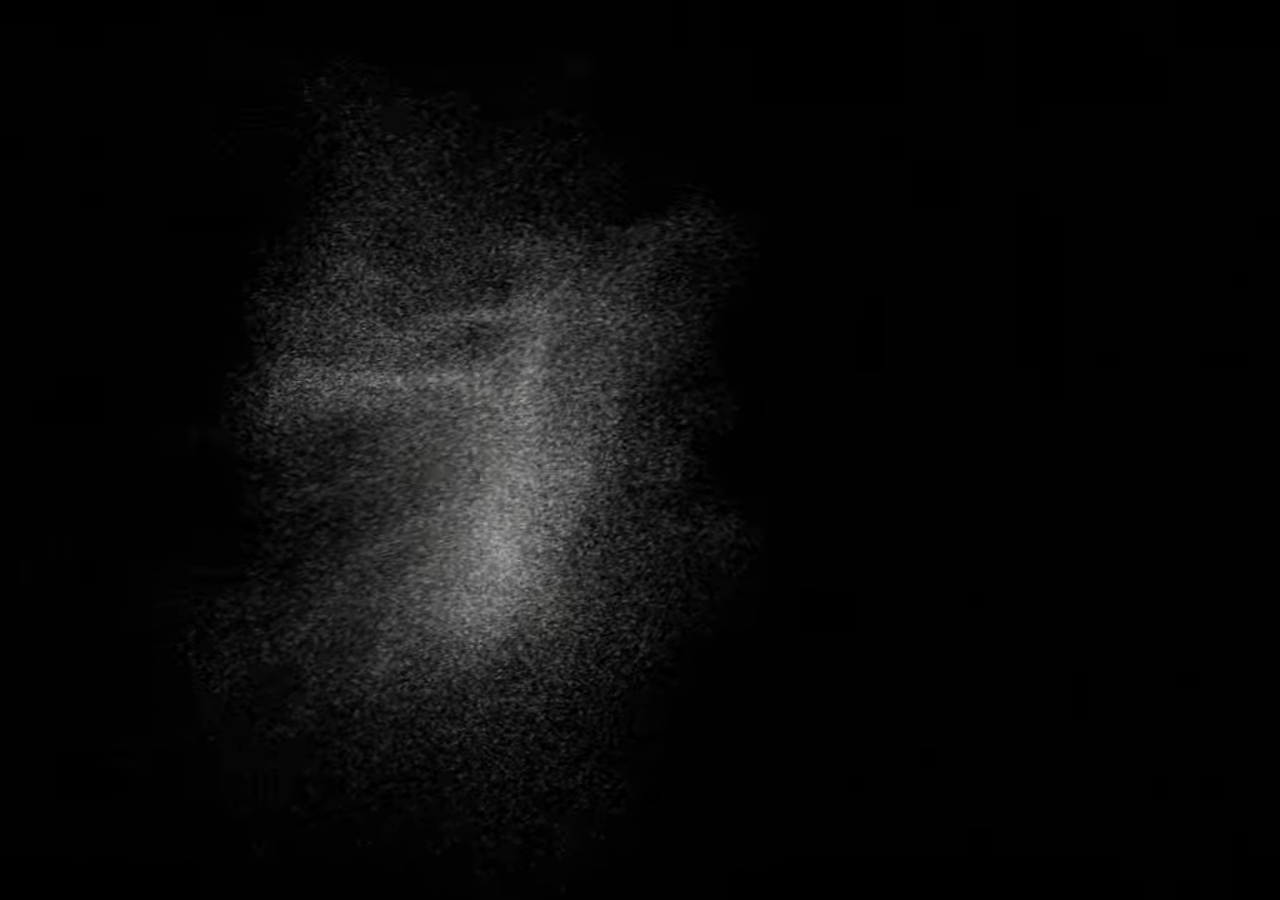
==== commit 2f58df6e: "Aporia intro: un solo vento che porta al logo, schermo sempre pieno - simulazione rifatta: un unico " ====
--- a/index.html
+++ b/index.html
@@ -9,548 +9,74 @@
 <link rel="stylesheet" href="https://fonts.googleapis.com/css2?family=Italiana&display=swap">
 <style>
   /* un solo mondo visivo, scuro per scelta: fondo e colori sempre espliciti */
-  :root {
-    color-scheme: dark;
-    --night: #050506;      /* nero dell'apertura, leggermente caldo */
-    --paper: #ece8e1;      /* testo della home */
-    --home-bg: #070708;
-  }
+  :root { color-scheme: dark; --night: #000; --paper: #ece8e1; --home-bg: #000; }
   html, body { height: 100%; }
   body { margin: 0; background: var(--night); color: var(--paper); overflow: hidden; }
 
-  #home {
-    position: fixed; inset: 0; display: grid; place-items: center;
-    background: var(--home-bg); padding-inline: 16px;
-  }
+  #home { position: fixed; inset: 0; display: grid; place-items: center; background: var(--home-bg); padding-inline: 16px; }
   #home h1 {
     margin: 0; font-family: "Italiana", "Didot", "Bodoni 72", "Bodoni MT", "Times New Roman", serif;
     font-weight: 400; font-size: clamp(56px, 13vw, 200px); line-height: 1;
-    letter-spacing: 0.16em; margin-right: -0.16em; /* compensa lo spazio dopo l'ultima lettera */
-    color: var(--paper);
-    opacity: 0;
-    cursor: default; user-select: none; -webkit-user-select: none;
+    letter-spacing: 0.16em; margin-right: -0.16em;
+    color: var(--paper); cursor: default; user-select: none; -webkit-user-select: none;
+    opacity: 0; transition: opacity .9s ease, letter-spacing 1.1s cubic-bezier(.2,.7,.2,1), margin 1.1s cubic-bezier(.2,.7,.2,1);
   }
+  body.home #home h1 { opacity: 1; }
+  body:not(.home) #home h1 { letter-spacing: 0.42em; margin-right: -0.42em; }
 
-  #intro { position: fixed; inset: 0; background: var(--night); overflow: hidden; }
-  #intro.gone { display: none; }
-  #intro canvas { position: absolute; inset: 0; width: 100%; height: 100%; display: block; }
+  #intro { position: fixed; inset: 0; background: var(--night); transition: opacity .6s ease; }
+  /* il video riempie sempre tutto lo schermo (niente bande nere): il logo sta nella zona centrale
+     che resta visibile con qualsiasi proporzione */
+  #intro video { width: 100%; height: 100%; object-fit: cover; display: block; background: var(--night); }
+  body.home #intro { opacity: 0; pointer-events: none; }
 </style>
 </head>
 <body>
 
-<main id="home" aria-live="polite">
-  <h1 id="homeTitle">Aporia</h1>
-</main>
+<main id="home" aria-live="polite"><h1 id="homeTitle">Aporia</h1></main>
 
 <div id="intro" role="img" aria-label="Aporia">
-  <canvas id="logoLayer" aria-hidden="true"></canvas>
-  <canvas id="dust" aria-hidden="true"></canvas>
+  <video id="film" muted playsinline preload="auto" disablepictureinpicture aria-hidden="true"></video>
 </div>
 
 <script>
 (() => {
   'use strict';
-  // immagini già preparate (src/prep_morph.py): la A pulita di polvere (S) e il logo diviso in
-  // polvere che resta (Bstay) e polvere portata dal vento (Bmove), più i granelli che il vento
-  // solleva dal fiume. Nessun filtro SVG durante l'animazione: fluido e identico ovunque.
-  const LOGO = {"meta": {"u0": 196, "v0": 196, "u1": 1044, "v1": 996}, "movers": "GwQ2BbgENgVdBjEG/v/+/5wGnAX+//7/ggM/BP7//v9TA4AE/v/+//EFBQb+//7/LgSVAv7//v/HBsQF/v/+/yIGrQX+//7/yAPdBP7//v+EA4ME/v/+/yEEcAT+//7/BAVbBP7//v/DA9EE/v/+//YF8ATtBscElQULBf7//v/4Bn0HZwdnB/YCqgXyApQGawU1BVoFoAWxBmQH/v/+/3IDNAT+//7/6gPzA/7//v/WAy4F/v/+/1wEFAP+//7/+wMAA/7//v+RA/gE/v/+/8IF2wSaBrsEbQNgBi4DageYBjgFIAfQBBcD9wT+//7/BATsBP7//v8VBVME/v/+/5YErgL+//7/mgMbBP7//v/nAmAF/v/+/w8EJAT+//7/ZQOpBP7//v+jBIwC/v/+/y8DzgUoA1QHCwXpA08FzwOpA2gE/v/+/6QCEgZsAk0HRgX0BC8F8ATLBuEF/v/+/+YDPwU+BEgFiQaABf7//v+xBXgDlAWrA3UFBgX+//7/MgbzBPoGwQTlBQIG/v/+/1oEpASpBKkEewUmBXEFcAUaBDYD/v/+/ywFsQT+//7/0wOQBP7//v+4A+QD/v/+/8MCwgWfAiIHagOuBP7//v9fBjsH/v/+//UCIwX+//7/8gIsBf7//v+DBj0F7wbmBGMDVgX+//7/YQTkA7QE4wPPBc0EqwatBN8DTQT+//7/igO7BP7//v88BIQD/v/+/0kGDwf+//7/IAUzBP7//v8LBFEFdQRWBXoDggT+//7/7QYFBv7//v9VA00F/v/+/9oDxgP+//7/bgbeBf7//v9NBrwG/v/+/5IDQAY8A1MHXAMXBf7//v+SA90D/v/+/6QDGwT+//7/HAZ+Bv7//v/FAwwF/v/+/5oDDAT+//7/4wYXBv7//v8vA0AF/v/+/1YDFgX+//7/gAOtBP7//v+xBb4EjAalBNEDTQT+//7/RwQGA/7//v/0BgkG/v/+/6kD3QT+//7/tgUIBXcG3QRLA48E/v/+/6QGiAX+//7/HwThAv7//v/jBakE4gaUBEoE8QL+//7/ywO1A/7//v+QBgsH/v/+/5YFSQWABZsFWwPJBP7//v88A/0E/v/+/8MGAwb+//7/vwOcBP7//v8jAyMF/v/+/48GWAX+//7/hAWgBHsGiwQzBPgE1wQXBdwClAX+//7/DQdKBv7//v/yBeQD/v/+/zIGkQb+//7/lgSTAv7//v9HBokF/v/+/5gGuwX+//7//QPOA/7//v+mA8QE/v/+/0EGwAX+//7/PgS6Av7//v+cBTgFiQWPBXIDqwXvA78FWwX2BP7//v8/A3cF/v/+/yUFPwT+//7/nwMhBP7//v94A6UE/v/+/9ADCwT+//7/qQWcBJkGgQSRBsYG3gbGBr8DGAX+//7/4QWXBNQGfgSaA2sE/v/+/4AG1Ab+//7/aQPSBP7//v9sBkIH/v/+//AD9wT+//7/kwP7BP7//v8GBy8G/v/+/0QDgwX+//7/ugUcBf7//v85BccEIQX8BOkGDQb+//7/OQPABP7//v8vBm4G/v/+//cDSwP+//7/SAXJBP7//v+DBfgE/v/+/00G0Ab+//7/WARXBP7//v8vA7cFLANJB2gDVQX+//7/TAZwBf7//v8oAzoF/v/+/0oGHAf+//7/RASVBP7//v/gBbcE1AaYBHsDJwT+//7/SAQjA/7//v/wAzEE/v/+/x0GWQb+//7/OwbZBf7//v/aBaAD/v/+/wcEKQV3BDQF4gXiBL4GuwT5AyQFWAQ3BUwDSwX+//7/NQSFBP7//v/RBvcG/v/+/3MF3AT+//7/HAQ4BbAEQQXtAj0F/v/+//QDEAT+//7/PwQ8A/7//v8mA8AE/v/+/xkGkgX+//7/NAa/Bf7//v+kBngF/v/+/78FogOpBbgDJQZUBv7//v/NArMFugILB+kFDAb+//7/7wX6BK4GzwRXBloG/v/+/xsEHAP+//7/OQTxAv7//v+XBM0C5ATXAioEWQT+//7/vwNWBP7//v9IBRMElQUVBI0DFQX+//7/igUHA2sFDAM0AyMF/v/+/w0F+gP+//7/VgZVBf7//v9kBNEC/v/+//oFhgT0BnUEeAajBtcGmwamBQMF/v/+/78DvAW9AyAGQQZKBf7//v9ZBi4F1wbVBN0DGQT+//7/jAUYBf7//v+PBQkDbAUmA7IGsQX+//7/SgbzBv7//v9/BugF/v/+/0cEIwP+//7/LASYBP7//v8bBYwE/v/+/98DogP+//7/JgM4Bf7//v91Bq0F/v/+/3MDiQT+//7/twP2BYgDnwY2Bq8F/v/+/2sEwAP+//7/hgaUBf7//v/iBRQG/v/+/9ADIAT+//7/7QMYBVAEIgVIAz4F/v/+/70DLQX+//7/1gODA/7//v90BksFrAYIBXEGOgXUBuAEXwbHBf7//v+vBrQF/v/+/08FkQT+//7/TAZzBf7//v/dBvoF/v/+/zgGJwb+//7/7gPzA/7//v8VBOYC/v/+/28DRgX+//7/LwQyBP7//v9WAxMF/v/+/ysGuwb+//7/WAOvBP7//v8uBFgE/v/+/8wF1wSkBrEE3ANJBTEEXgUXBIsD/v/+/xsErwT+//7/7gPIA/7//v99A00F/v/+/2kGzwX+//7/1wOsBP7//v+EBakEhwaXBGUDBgX+//7/MQUzBP7//v8BBVQE/v/+/x4FkwT+//7/UwPZBP7//v89BGUD/v/+/wYGigX+//7/lwMbBf7//v9gBYAEUgZwBMoDXwP+//7//gKSBf7//v9hBMQD/v/+/+cFyAP+//7/5wPDA/7//v/9A2YD/v/+/+wFRAb+//7/bwNpBP7//v8CBIQE/v/+/8AG0QX+//7/aQYyBdkG1wThBBME/v/+/2cDzAT+//7/XAYWBv7//v/NBawEyAaTBFMDbAX+//7/XwSDAyoFeAOCBncF/v/+/yEDnAX+//7/hgbKBf7//v/GA1QFGwRhBR8EqgT+//7/MgRBA/7//v8CBPkE/v/+/zYGjQX+//7/kgMYBP7//v8gBGUE/v/+/zMDAwX+//7/QwaFBf7//v9mAzAGKgNhB9MDuwP+//7/9gQPBP7//v+PBrAF/v/+/y4DQgX+//7/SANzBf7//v+fBoIH/v/+/1QGpwb+//7/ZwPdBUkDHgcqBp0F/v/+/9IFtgS+BpgE9gJBBf7//v8lBREE/v/+/9oDjwUwBbIFXQaNBf7//v+KA3MF/v/+/5gD0QT+//7/bQWsBGIGmAQuBMQE/v/+/zwE+gL+//7/pgLfBWgCFQdDAwYF/v/+/1AEsQT+//7/AgMLBf7//v/mA3MFQASEBWkFrgRSBpwEdwbOBf7//v8UBmQG/v/+/0MEsQT+//7/DATPA/7//v+cBo4F/v/+/8UGcwf+//7/xwPgA/7//v+tBmsF/v/+/xEGyQX+//7/8AVoBv7//v89BLYD/v/+/+EDewP+//7/aAZhB/7//v8sBKkD/v/+/xgEBwT+//7/bQYYBQEHxgRmBdAE/v/+/+sFiAX+//7/AwYXBLgGZwSBA1kGNANiB6EDNgT+//7/jgaWBf7//v9+BEgDLAVWAzAD4AT+//7/HgT4Av7//v+BA4oE/v/+/1oEiAT+//7/YgZxBf7//v/WA9YE/v/+/xIEMQP+//7/uwZ9B/7//v/jBiAG/v/+/1gGWwb+//7/pQNTBP7//v9VBLUE/v/+/7EDQAT+//7/5gO4A/7//v/6A/oC/v/+/xkE8AT+//7/+wO2A/7//v+rAwcE/v/+/+EF8wX+//7//gPmBP7//v/NAw8E/v/+/4kGUQX+//7/0wNlBP7//v9JA/4E/v/+/wwFcwT+//7/XwX3BP7//v+rBTcFrgVoBUADAwX+//7/RwO2BP7//v8XA6oFBwOCBtcFBAb+//7/yAMKBP7//v+lA84D/v/+/3kEogMEBZsDbAY+B/7//v9xBq8G/v/+/74DRAT+//7/dAYWB/7//v+gAywE/v/+/x8E8gT+//7/WAXtBP7//v9qBlgG/v/+/wQEDAP+//7/NwWKBP7//v+IAygF/v/+/wgERwP+//7/CgVJBP7//v8CBNwE/v/+/xQGEQb+//7//wKQBf7//v92Bs4F/v/+/xcDkAX+//7/7gJrBf7//v+DBuQF/v/+/xIDWgX+//7/SgN9Bf7//v9cBIAE/v/+/4ID/AP+//7/DQONBf7//v/WBPoD/v/+/xMGZQb+//7/UwMmBf7//v8fBJIE/v/+/y8HnQb+//7/2gPsA/7//v9OA/YE/v/+/8IFeQP+//7/UQYGB/7//v8tAxoF/v/+/8YGsgX+//7/nQN0BP7//v/FBrEF/v/+/yIDZwX+//7/ZQZABaAG+ARtBs4G/v/+/3EFygT+//7/VAPCBP7//v/2AmAF/v/+/6ID1AWKA48G1gOVBP7//v9sBlAF/v/+/2kDLQT+//7/YwMNBf7//v+XBpUF/v/+/6sFQgP+//7/5gJ4Bf7//v+MBL0C/v/+/2EG7Ab+//7/NATcBP7//v+iA74E/v/+/+UCcgX+//7/7gX7BK8G0QRPA3kF/v/+//YDbAP+//7/ugURBTsGCgWZAxAF/v/+/0oGiwb+//7/fQQJA0UFDwNoBdQE/v/+/xcEOQWrBEMFxQUKBYQG3ASsBVcD/v/+/xUDJQX+//7/uQM7BP7//v+nAx8E/v/+/+YFDQb+//7//wQgBP7//v9lA9UE/v/+/8ADiAU7BIkFjQZoBf7//v+PBQwF/v/+/6QGtwX+//7/bgXbBP7//v8IAzMF/v/+/28GwgX+//7/egZWBf7//v9dA0AF/v/+/8sDuwT+//7/ugMPBf7//v+RA7gE/v/+/6QGggX+//7/AASuBP7//v8ZBtwE/gavBGQGiwX+//7/UwXwBP7//v/FA5kE/v/+/3wDzAVWA+8GVQSuBIUErgS9BeAFjgW5Bc4DpAUKBKkFHwPTBP7//v/uAm4F/v/+/wME/gL+//7/tAO0BP7//v/ABfIFjQXGBeIDHAX+//7/bAMPBf7//v8dA04F/v/+/zQGVgX+//7/tAUeBf7//v+aBcQEfgaiBJ4DEAT+//7/nQV6BH8GaQRlA3wE/v/+/+gFyATwBqEEeAaLB/7//v/GBZ8EwwaLBC0D0wT+//7/dAWpBG0GlwQ3Ax0F/v/+/z4Gxwb+//7/3AUiBv7//v8BBK0E/v/+/1YFZQRcBl8EygUYBv7//v8PBOsE/v/+/3cFWgVrBb0FlQRUAz0FVwPCBfsFnAXPBXkFiQRrBnsEiwXrBP7//v8sBSAE/v/+/00FwwT+//7/3AbMBf7//v+cBswF/v/+/1wD4QT+//7/QQOWBf7//v+4A9gE/v/+/7YDqwT+//7/jwMJBf7//v92AyQE/v/+/3UDiwT+//7/5wVpBf7//v/PA5cFUQSSBQUEMgP+//7/9QJ7Bf7//v+QBsIF/v/+/9QD0gT+//7/EQQ+A/7//v/3BVgF/v/+/2MDVAT+//7/EAZABf7//v+yA60E/v/+/3cFPAVtBasF3QNeBP7//v8pA+ME/v/+/80D/QT+//7/DQQ6BXoESwWlAycE/v/+/1gG+wb+//7/9wN5BP7//v+/A4UE/v/+/+4DXAT+//7/SgRHA/7//v8XBMQE/v/+/9gCmAX+//7/XgZpBf7//v+rAx4E/v/+/ycEzgP+//7/aAWOBF0GegSqA5UF9wOeBW8F5wT+//7/BAZwBv7//v9MA0oF/v/+/10DNQX+//7/CwOVBf7//v+1A4gFDgSNBYUDmwT+//7/KwVdBP7//v8mA80E/v/+/zUD6gT+//7/8wPXA/7//v9zA84E/v/+//gDPgVsBEYF8APNA/7//v/RBM8DWQWUA+IDBAT+//7/SQVzBDwGaAR7BvgG/v/+/zME4wL+//7/0wMPBP7//v+UA/oD/v/+/8ID4AT+//7/HAS9Av7//v/GA9kE/v/+/wME9QP+//7/sANoBP7//v/DAqsFqwKpBiUEDwT+//7/kAYxBRUHygTpA7wE/v/+/9MFwgTKBqUEuQXABbAFmgX9BfIDgAY/BAgGcAb+//7/6AUqBv7//v+aA1AF/v/+/+cDIgP+//7/bQVMBVQFuwXDAygF/v/+/yoDmgX+//7/fwMzBP7//v9eBtoG/v/+/5wDHAZZAw0HuAOlA/7//v8hBYoE/v/+/wUE9wL+//7/pQbOBf7//v9lA1oGIgNsB7cGZwf+//7/dQMvBf7//v/1A08FVwRYBaQGVQX+//7/oAMXBf7//v9gBtYG/v/+/3UGKwX2BssEQgSVBP7//v86BPUE7AQRBVkEyAL+//7/8QN0BTIFngVLBl8F/v/+/wwGwwQIB6AEwAbmBf7//v9uBosF/v/+/5sFlgSQBn4EswVdA/7//v/pBcUD/v/+//cEEAT+//7/GQSCBP7//v9DA9ME/v/+/zUGfQb+//7/IARvBP7//v8ABjQG/v/+/0AGVwX+//7/hAPpBVgDAQf+A7oE/v/+/2kEiwL+//7/PgOmBf7//v9hBFIE/v/+/7sD2AP+//7/igavBf7//v+EBlsF/v/+/5UDMQT+//7/pQNnBP7//v9sBqYG/v/+/w4FZwT+//7/1QJnBf7//v/LA8ID/v/+/44DwAV8A6gGEwSrA/7//v89BPcE/QQcBSME/gL+//7/WwUKBf7//v9uBuAF/v/+/7UFbAP+//7/FQRsBP7//v+KBpIF/v/+//UCLgX+//7/XQWHBFsGcwRlBjcFxwbiBKgD1gT+//7/1gbzBf7//v9pA3sE/v/+/2UGjQX+//7/NgM9Bf7//v9HA4AF/v/+/30FrAR1BpwEiQZ1Bf7//v+5A2MFIARtBUsEsQT+//7/WwTlAv7//v9FBv4G/v/+/3EDbgX+//7/qAMoBP7//v9HA3oF/v/+/3AEcASfBGIEngXdBH4GvAThBvAF/v/+/5oD0gT+//7/kAV2BHwGZwRsA4QE/v/+/wIEXQP+//7/SQQ4BP7//v9WA2oE/v/+/zkFAgSxBeED7ANAA/7//v9oBdsE/v/+/+IDMgT+//7/HgaABf7//v/+BW0G/v/+/2kFagRyBmUEFgMZBf7//v9LBfEE/v/+/9UDWQP+//7/4gO5A/7//v8dBhgG/v/+/6UD4QT+//7/Oga1Bf7//v8uBEYD/v/+/xAEJAWpBDEFwQP4BZ8DcAaxBvoF/v/+/z0ElgL+//7/5gP6BP7//v//BacE5waSBG4GjgX+//7/YARVA/YEUwNTBWQEOgZaBMoGvAX+//7/1wXdBLwGuASuBdQEhQa0BIYGEAf+//7/uAONBP7//v9gBA8D/v/+/ysDtgT+//7/6wXpA/7//v/RA2YD/v/+/wcEFQWGBC0FJgbaBv7//v/QAxwF/v/+//YCRAX+//7/PQSPBP7//v9bBRYFUwVYBVgDiQX+//7/iwUhBf7//v88BrMF/v/+/5kFCwX+//7/bgUgBMIFGgQCBB0FeQQtBTYE6gQQBQoF9QT5A/7//v9tBTMFXQV4BTgGwgX+//7/0AXKA/7//v/8BQcFrwbaBKsDfAUbBIQF2wO6BP7//v/5A2gE/v/+//0FqAT9BpsEyQUGBX8G2gThAlsF/v/+/1oFDwX+//7/uQOYA/7//v/PBsAF/v/+/xMGcQb+//7/TASMA/7//v87BVUE/v/+/9kDBAT+//7/hwPkBVcD9AYBBk8G/v/+/wQEFgP+//7/FwSUBP7//v+qAxoE/v/+/9MF3QSkBrkESAZrBv7//v/aA1AD/v/+/9cEAAT+//7/xQPnBP7//v9rA/wE/v/+/58DhAUABIkFLwPNBP7//v/oBdQD/v/+/6MDoAT+//7/dAZJB/7//v9PBogF/v/+/9MDqgP+//7/PQa5Bf7//v91A4cE/v/+/0oGoAX+//7/YgWyAlQF7wLYBQEG/v/+/44D9gP+//7/SgTWBOYE+QQKA0wF/v/+/xgD8wT+//7/0wP6A/7//v/pBdID/v/+/+UDdQT+//7/agQmA1AFOgMVBTQE/v/+/2oEwgP+//7/2gPcBP7//v9uA6IE/v/+/2cGIAX5BsoEGQVyBP7//v8oBPwC/v/+/0UDkwT+//7/NwaLBf7//v+ZA10E/v/+/7kFugSgBqAE6gOKBS8FpgUgBLsE/v/+/5sDHQZUAw0HBwZhBv7//v/VBYcE0QZvBIgDfQX+//7/HAVZBP7//v/UA9MD/v/+/08DzQT+//7/NQMqBf7//v8sBpgG/v/+/+cD3QP+//7/gQZsBf7//v9tBeEE/v/+/+wDxgP+//7/dgYhB/7//v+wA2IF/v/+/wEEwAP+//7/BgZEBv7//v9GBJAD/v/+/9YDfAP+//7/iwOVBP7//v8yB6EG/v/+//oD+gL+//7/IQZhBv7//v9CAy4F/v/+/+sDRwP+//7/ngUUBf7//v8mBNgE/v/+/4ADEwX+//7/nAZ+Bf7//v/7AlYF/v/+/5QGgwf+//7/KATtA/7//v/IAr4FrwIAB9cFvgTCBqEEIwahBf7//v/rBSYG/v/+/7QGcQf+//7/9QNlBP7//v+CBdUEcgazBCIGtAb+//7/HAa/Bv7//v9tA6sE/v/+/x0Hqwb+//7/pwO8BP7//v9YBasE/v/+/yEDjQX+//7/zQPgBP7//v+sA9QE/v/+/3QDsgT+//7/IgTLBP7//v8SBNMD/v/+/zoEOgP+//7/4AKLBf7//v/QAxMF/v/+/4UFUgVyBbIFJAO0BR0DAwdfA0ME/v/+/4kDSAT+//7/vQNwBP7//v8aBIIE/v/+/8gCkQX+//7/NwSqBP7//v/tA48E/v/+/5oDPQX+//7/uwMUBP7//v/zA5cD/v/+/6QGYgX+//7//QKNBf7//v8VBH0E/v/+/3ADPAX+//7/TgT8Av7//v9/BbsEcgajBHUGGwUwB8AEdwVaBGwGXwRGBJ0E/v/+/98DLgUpBEEFfAYhBRIHyQQZBOoD/v/+/wsGaQX+//7/swViA/7//v9OBhYH/v/+/+4EJgT+//7/WwNbBP7//v/LAyQE/v/+/6AGbgf+//7/yQN3BP7//v8WAywF/v/+/6YGbAf+//7/bAbOBv7//v9ABBED/v/+/5YD+wT+//7/jgUpBf7//v+vBmUF/v/+/2kElQTqBKQE3QWQBMgGcARPBJAC/v/+/yYE/wL+//7/WgULBf7//v/MA1sD/v/+/wcFJQT+//7/WAWVBGMGhAQUBE8D/v/+/zUE8wL+//7/QAZ5Bv7//v+iA8wE/v/+/8ADKQT+//7/bwNqBf7//v9CBKYC/v/+/9wDUQT+//7/fgb1Bv7//v/wBTEG/v/+/14DPQX+//7/TgR8A/7//v8jBYwE/v/+/zME6gL+//7/5wM5BP7//v9iBOEC/v/+/zUEugP+//7/iQM7Bf7//v9pBIoDMwV6A+cF6wPaBQkEOgY9Bv7//v8UBJYE/v/+/y4FlAT+//7/7wNwA/7//v+pBqwF/v/+/1kDVQX+//7/aQUIBf7//v9oAzMF/v/+/0sEiQP+//7/DgRhBP7//v+9BR4F/v/+/zUG1gb+//7/YgbCBf7//v9fBj4FvAbrBAkE+QT+//7/KwS9Av7//v+iAyQGXAMIB6MFRwP+//7/PgS/A/7//v+jA2AF/v/+/4MGuwX+//7/0QKmBcoCKwY7BNQE/v/+//MEBwT+//7/NAQAA/7//v+wBuYF/v/+/4IGNQf+//7/aAVQBGEGXQTcBvkF/v/+/44DuwT+//7/tQOHBP7//v9WA/ME/v/+/z0EogL+//7/SATQBP7//v8sBSEE/v/+/4wGawX+//7/qAPxBP7//v+6A/4FeAPKBo0DMAZDAy8HlAOLBP7//v8EBHEE/v/+/z4Gpwb+//7/lQXxBGYGzwQKBIMD/v/+/xkEGgP+//7/cgZrB/7//v+pAxwF/v/+/ysELAP+//7/RgP1BP7//v+pBfAEhwbSBL4DzAT+//7/MAbSBv7//v8mBskG/v/+//MDuQP+//7//APnA/7//v95BbwEXQakBIkG0gX+//7/QQM2Bf7//v+LBngF/v/+/5UDGQX+//7/QgQuBP7//v+/BsIF/v/+/48EtwL+//7/xgNjBTAEZAXkAxwE/v/+/7sD3gT+//7/ZQYrB/7//v8bAwQF/v/+/zQEMgP+//7/sQPIBP7//v/3A0sFUwRTBQUEMgP+//7/DgRZBP7//v/CBMcCTQX0AroDBQX+//7/bQWvBGUGnQRaBfEE/v/+/7kDfgT+//7/kwNIBf7//v8ABgEEewZZBCYGRgb+//7/TgbzBv7//v+SA+oE/v/+/zME3AT+//7/twbvBf7//v8oBXkE/v/+/3gGswX+//7/YgR3BH4EeASABnAF/v/+/+wFlQThBnwESQMrBf7//v/3BncG3AZ3BgoELQP+//7/wwa2Bf7//v/nBQYFmQbdBC0DrgT+//7/jwOfBP7//v/jA00D/v/+/w8EXgT+//7/iAY1BQoHywQ2BIUD/v/+/0EGUAX+//7/jwb6Bv7//v9mBkMH/v/+//oFIQb+//7/ZQa4Bf7//v/SAwkE/v/+/0cGGAf+//7/WAUlBK0FLATiBf0F/v/+/xsGCwb+//7//AM1BXQEQAWqA/oE/v/+/+IDIwT+//7/fQX6BP7//v9sA3oE/v/+/+0DugP+//7/0gW+A/7//v9uBrIF/v/+/24DbgYmA3oHFQTXA/7//v8rBLYC/v/+/6QDZAT+//7/uQPKA/7//v/hBBUE/v/+/4wFHQX+//7/ugPFBP7//v/0A8kE/v/+/w4FKAT+//7/AQNPBf7//v9LBHkE/v/+/3UDuAT+//7/IAbaBBsHsgRJBkAG/v/+/4QDVQT+//7/bQNxBf7//v8/BIYE/v/+//kFLAb+//7/TwS2BP7//v9YA/IE/v/+//AGCgb+//7/lAZSBf7//v/EA4AD/v/+/wwEzQP+//7/1QZrB/7//v83BO4C/v/+/8YDgQT+//7/gAbtBv7//v8kBL0C/v/+/9QD9AP+//7/DgUyBP7//v/XA3AD/v/+/zkE3gS8BPwEpAUiBf7//v9KBYsE/v/+/3YEmgNlBX0D1Aa6Bf7//v+0BbUFigW5BS4EEgX3BCMF/APPA/7//v/6BQUFnwbbBBcDOgX+//7/ZQPJBP7//v+zAvYFjQJxB9oDswT+//7/CwP1BP7//v/GBaQD/v/+/z4DEwX+//7/SwaTBf7//v+oA3kF/gODBSUFXAT+//7/igZxB/7//v98BnEF/v/+/3oFxQRrBqsEOAPBBP7//v9HBp4F/v/+/wMFBQT+//7/1gM+BTkESgWPA3EF/v/+/30F9wT+//7/cwMFBkMDLgcxBN0E/v/+/+YD2wT+//7/AAR0BP7//v8DBmUG/v/+/0YDiwT+//7/UgNhBf7//v/OA78E/v/+/wcGmAb+//7/TgbGBv7//v8FBPEC/v/+/wUHegeVB20HgQYpBQsHywQnBFcD/v/+/xoE7AT+//7/7QMiA/7//v+MAwsF/v/+/wkEEgT+//7/LAWnBP7//v9PBYMERQZyBAkDKQX+//7/eQbHBf7//v9HBpwG/v/+/78DkwT+//7/VgMXBf7//v92BJcC/v/+/94FqQTHBpAEcAb0Bv7//v/ZBa4D/v/+/7kCAAauAmYHawZGBZwGBQUJBHwE/v/+/8MCnwWAAlcGEgR5BP7//v/sBiwG/v/+/88DaAP+//7/tQOvA/7//v9xA4cF/v/+/0QE0wSNBOIECQXeA08FsQOhBfYEdQbcBDQFfgT+//7/zgMKBf7//v9RBoMF/v/+/44G7QX+//7/7QM2A/7//v+VBSMF/v/+/10GUAf+//7/1AXYBMIGsATJApgFqAIqBu0DhAP+//7/5QUEBv7//v+ZAx4F/v/+/+kFHgb+//7/cgOmBf7//v9PBv0F/v/+/6YFMgP+//7//QJvBf7//v+aAyAE/v/+/8oDZQT+//7/sQWPBKYGeQTEAyMF/v/+//MDOAVYBEAFDwaIBv7//v/QBLMCNwXOAiUFGwT+//7/kQWjBI4GlgS0AsIFdgILBygECgXdBCEFtQP2BP7//v+BBo8F/v/+/yoGRwX+//7/KgV5BP7//v+6BW8D/v/+/0sE2gQIBf0E5wYQBv7//v90BSYFbAVkBZkFKQP+//7/lAXOBHwGrQRXBbEE/v/+/9MDHQX+//7/CwMhBf7//v87BtMG/v/+/84DlwT+//7/Gga9BAEHmwSuBS8F/v/+/+MFGwb+//7/pwNpBf7//v+cA98E/v/+/7wCvwWBAt4GugXlBIMGvQRdBgAH/v/+/wIEcwT+//7/pgO+A/7//v9CBs8F/v/+/3EFfQRlBnEEoQLjBUsCRAfGAy0F/v/+/8MD9AT+//7/dARxA2oFegO/BqMF/v/+/1QERQP+//7/hwYFB/7//v+hBgoG/v/+/3sDggT+//7//AO/A/7//v8SBhoG/v/+/0cD5AT+//7/4QO6A/7//v8hA+8E/v/+/9ADUwT+//7/zgW9BK0GngSMBT8FfgWXBQgGWgb+//7/QAayBf7//v+QA/MD/v/+/6gD4gT+//7/7wXpBNIGugTyBmYHfAdlBzwEcQP+//7/8wX0BNMGzQRiAlkG7gFzB0YDuAT+//7/qQNhBP7//v8aBA4FvQQkBdYDjQT+//7/LQd5Bv7//v/9A2wD/v/+//gDKQT+//7/9gNrA/7//v84BmwF/v/+/4oDfAT+//7//AU4Bv7//v8DBikG/v/+/xkGnQb+//7/ygNdBP7//v9zBH4C/v/+/ygFswQiBeIEXwb8Bv7//v+IA5EF/v/+/5MFNgOHBTkD8gJmBf7//v/5Bl4G/v/+/7sGDQcEBwwHUgNwBf7//v/ZBfQF/v/+/+wF2wX+//7/TgWiBP7//v/mA4kD/v/+/5YGdgX+//7/IgTNA/7//v9NBLAE/v/+/5QGfwf+//7/ugUQBXAG5gToA/oE/v/+/zsGxwb+//7/kwN0BP7//v/8BooH/v/+/z4GUQb+//7/7wOmBP7//v9aBZEEOAZ3BLwDvQP+//7/WgZbBv7//v8GBREE/v/+/zUEpAL+//7/8gUiBv7//v9xBSYFYgV2BXwFUQVvBasFNQN7Bf7//v+VBRED/v/+/+gDewP+//7/4wPvBP7//v/vAyMD/v/+/84F8ASSBtAEAwZ+Bf7//v/7A0oFZARZBdcFMAX+//7/7AMbA/7//v8gBUoE/v/+/5kDMgZHAyYHDQS1A/7//v9RAwEF/v/+/2sEIQM0BTUDXwanBv7//v82BQEE/v/+/zIEvgT+//7/GgQJBZ0EHAVoA3EF/v/+/3EGoAbQBpYGDwZ9Bf7//v+7A50E/v/+/wAEWgP+//7/mgZoBf7//v9UBiEH/v/+/yMEwwL+//7/gQObBf7//v+QAwgE/v/+//QF1wTtBqgEggX7BP7//v8fAzAF/v/+/2oGaAf+//7/YgNcBf7//v9IA7YE/v/+/48GbgX+//7/OwbcBCoHsgQbBL8E/v/+/+IFpQTUBpIEzQPrBP7//v9NBXIEQgZoBC4FTgT+//7/TwTiA6UE6wO4Bc0EkAaxBJ4DfAT+//7/PAbWBf7//v/dBeIFxgWyBYwDmwT+//7/agUzBVYFhwWFAzwGOANMB+cFogTjBooEXgMOBf7//v/ZBc8EvwavBBYDRgX+//7/dQbyBv7//v/kA9ID/v/+/0oGBgf+//7/xgNPBS0EXQWgBqwF/v/+/5IGOgUWB9gEBQYABv7//v/9A5EE/v/+/ykDagX+//7/+wNjBP7//v+YA/ME/v/+/xUDWQX+//7/PQUjBIIFGQRcBDoD/v/+/0MDqQX+//7/swa5Bf7//v+9A08F/v/+/2gFjgRuBoAEWwZKBf7//v/4A2oD/v/+/4cDTQX+//7/rAMaBf7//v/wAjMF/v/+/wEG0QT0BqcEegM/BP7//v9EA3YF/v/+/3ID2wT+//7/ggOFBf7//v8bBKUE/v/+/zwEcgP+//7/TgMHBf7//v9ABjQFjwbxBHADawYqA3EH0AYdBv7//v9qBDEDAwU+A9kCmQX+//7/cANiBP7//v/VAmMF/v/+/3ADrwT+//7/PQOOBP7//v+XBegEcgbABJMDAQX+//7/oQZgBf7//v9yBj0F5AbpBJEGVQX+//7/OgSxBP7//v9wBVUFYQW3BTkFmwT+//7/vQUsBf7//v+XBdkEfQa2BLsFEgWJBvAELgTGAv7//v9IA+4E/v/+/1EFOQQtBksESAOyBP7//v8TBFYD/v/+/6IDSgX+//7/7gUpBv7//v9DBKAE/v/+/8cFkgP+//7/9AI0Bf7//v8cBL0D/v/+/7ADJwZkA/MGPgSzA/7//v96BaQEfwaSBKQF6wR1BtIE1AWrA/7//v+UBYwEggZ7BGMDbgT+//7/OgNtBf7//v9yBloH/v/+/04DpgT+//7//AKpBQYDuwauA9QD/v/+/x0EHAW4BC0FEwTJBP7//v9YA3kE/v/+/xkDxQUaA0wHgwaFBf7//v8zBMkD/v/+/1MFewQxBm4EwwbDBf7//v+sBnIH/v/+/zsDLwX+//7/vgYBBv7//v97BlEH/v/+/2ADgAX+//7/VANCBf7//v/9BDoE/v/+/+8DqQT+//7/HgM2Bf7//v9YBngGqgZ8BiQFggT+//7/DQa2BPsGnAQcBNYC/v/+/2kGYgX+//7/2wXQBL0GsASdBq4F/v/+/3QDSAT+//7/iwNLBf7//v//AlQF/v/+/5ED3AT+//7/UAQWBP7//v/HA7oE/v/+/zQDhQX+//7/eAMXBP7//v/iA3cD/v/+/5YF2gR6BrkEHARIBP7//v9NA7IFTwP+BnYGwQX+//7/Jga9Bv7//v8AA9kFHQNjByoDRAX+//7/KgQTBP7//v/UBscF/v/+/xUDeQX+//7/yQKGBf7//v/+AmMF/v/+/xwDzgUeA1kHcgOABP7//v9oBlEF/v/+/x0D+QT+//7/pwOYBP7//v8bBZEE/v/+/zoE7AP+//7/qAXqBHkGvgS4BacEuwaTBEQDxgT+//7/2gbmBf7//v8ZA1gF/v/+/woGWAX+//7/6wZPB/7//v8lBDcE/v/+/x8D8wT+//7/wQN9A/7//v+IA7UE/v/+/zgGzwb+//7/LgRuA/7//v9iBo4F/v/+/9QF+AX+//7/wQP0BP7//v+KBq8F/v/+/0cDzwT+//7/fAOhBP7//v+uA/EE/v/+//EEHQT+//7/cQWFBGoGdwRZA4QE/v/+/4MGYwf+//7/5AOWBP7//v+uA0IE/v/+/zcHqQb+//7/3APRA/7//v85BggH/v/+/7IC6QWLAlcH7gJFBf7//v9UBscEOgexBMgDIAT+//7/ygOWA/7//v/zA5ED/v/+/5gFnQSKBpAEPgW7BP7//v/3BXEG/v/+/0QDBAX+//7/pgZrB/7//v86A3MF/v/+/9YE3gPsBMQDnwUMBf7//v/0BPAD/v/+/xUECgP+//7/Jga4Bv7//v+qA5gE/v/+/7wDFwT+//7/6gOOA/7//v8bBkUF/v/+/5sD2gT+//7/YQSvAv7//v+nBm4F/v/+/1IEXQT+//7/BwOhBQIDUAbPBegEogbEBNIFAgWMBtkELgPYBP7//v8UA1UF/v/+/34Gagf+//7/rwatBf7//v9QBEsD/v/+/74F7ASOBtAE5ANHBP7//v+zA48D/v/+/wsGHQTHBmgEdQNVBP7//v9nBvEG/v/+/w4DhAX+//7/xgbnBf7//v/4BWQF/v/+/2gFigRjBncERwW0BP7//v8vBs0EGAerBLMDfAT+//7/OgPFBP7//v+ABpcF/v/+/18EWgPYBGIDXgRvBP7//v/CBeMEjQa7BDwDVgX+//7/bgVCBV4FqAWUBnUF/v/+/8YDlQP+//7/wAMMBP7//v/yA4cE/v/+/3gDcwT+//7/dgaLBf7//v+aBnYH/v/+/zgGWQX+//7//gP5Av7//v9LA38E/v/+/24GtAX+//7//gVzBv7//v8gBCQFugQxBWMFnARhBo8EUQWgBP7//v+xAzsF/v/+/9AF+AX+//7/mAOZBP7//v99AxkE/v/+/0AEiQL+//7/xgPQA/7//v+KBuYF/v/+/8UDNgX+//7/qQZrB/7//v/rA00D/v/+/zwDpwT+//7/igarBf7//v92BkwFxAYTBUgERwP+//7/0wW5BMYGnwQ+BjwFgQb0BKQDXAX+//7/zAPVBP7//v/MAxUE/v/+/1MGCAf+//7//QXcBOgGuQRxBm4F/v/+/1wFAgX+//7/RQRjA/7//v8oBUkE/v/+/+QDPwP+//7/iQMZBP7//v+1AyQE/v/+/zEDwgT+//7/lQWOBJMGegQRBqQE/waaBBUGwQX+//7/KgTTAv7//v++A5ID/v/+/yIDuAUaA/wGwQMCBf7//v/sA84E/v/+/3oDZgT+//7/OgMGBf7//v9JBToEEQZJBL0G7wX+//7/egbIBf7//v+3BY0ErQZ1BJAE3gIyBQMDUQYdBv7//v/5A38E/v/+/50DSQX+//7/hwbvBf7//v/nArAF2gLlBusG9AX+//7/IQPqBP7//v+pBtsF/v/+/50D2QT+//7/xANkBP7//v/wA+QE/v/+/wsElgT+//7/rQaVBf7//v88A9AFKgNUB+wF1QP+//7/OwT3A/7//v/3A7AE/v/+/wMG2gT5BrEEWwfkBnkHHwdGB7AG/v/+/3EGDAf+//7/gAZ4Bf7//v/5A1UFTwRgBVQEaAT+//7/SQOrBP7//v+3BIYCNQWIAtcG0QX+//7/5gNtBP7//v/RA2ID/v/+/14FigRdBnUE6gOPBP7//v/DA3UFLAR+BToElgL+//7/WgVDBDcGTwTlBi8G/v/+/1oD6wU6AzUHegY4BeQG2QQXBA8FswQqBRIEPAT+//7/6QYGBv7//v/PApAF/v/+/0wF9gQ2BQwFkQP1A/7//v/KAzUE/v/+/1MDrgT+//7/RwOUBP7//v8/BDoD/v/+//IDvAT+//7//wPTBP7//v8iBHcE/v/+/10EsATIBLEEEASVBP7//v/TA60E/v/+/xgEMwWfBDcFTAXtBP7//v8aBB8E/v/+/zwGrAX+//7/egX2BP7//v/kA9gE/v/+/0ADbQX+//7/QAOJBf7//v/1AuQFGgNxB/QCuwXzAvYGeQVPBWgFugVpA3MF/v/+/4cD8AP+//7/XgZkBf7//v/3A1sE/v/+/6cDXwT+//7/1gOwA/7//v8QBLcE/v/+/x8EzwL+//7/rgNJBf7//v8JBoUF/v/+/4gGmwX+//7/AQTAA/7//v+ZBj8FEQfuBJ4D2AWGA6EGNQQAA/7//v8RBRoE/v/+/8kDZgT+//7/HATZBP7//v/HAwIE/v/+/w8GBAXfBs0ElgOaBP7//v85BkcF/v/+/wgEAAX+//7/fwZaBf7//v+CA1ME/v/+/2cGaQX+//7/hgZ7Bf7//v8+BnMF/v/+/6MFSgP+//7/KgfABv7//v8SBBsFowQqBTQEawT+//7/DwbJBAQHpAROA/gE/v/+/2cD+QT+//7/WwNWBP7//v9lBWMEaAZiBL0DpQT+//7/awOgBf7//v8pBssEHAepBC8EBwP+//7/HwTUBP7//v95AyUE/v/+/zQEsgL+//7/ywYyBzoHGAfqA3wE/v/+/wUEAwX+//7/OQWjBP7//v/wAysD/v/+/+0FOgb+//7/PwaYBv7//v+gAxQE/v/+/08GwgQUB58E4gOrBP7//v/bBPsD/v/+//gCTAX+//7/owafBf7//v80Bo4F/v/+/2wGUwX+//7/IwTGAv7//v/4BEIE/v/+/2ID9wT+//7/IQNmBf7//v+jA7EE/v/+/zwF0gQeBQAFqgbZBf7//v93BdsCZQX1AhYFZgT+//7/NgV5BP7//v+KBnUH/v/+//QDQQT+//7/lAUaA4UFLwMoBMEE/v/+/18GRAWHBgIF9AXpA/7//v/aAtoF4AJ3BxoFHgT+//7/RQZnBf7//v9TBPMDuQTuA/UFEwb+//7/cgMlBP7//v/FA3kFKwSBBWMG2AX+//7/EAVbBP7//v/0A30D/v/+/3MFHwX+//7/awPuBP7//v/9BeIE9ga9BD0GoAX+//7/3wXZBMUGsgQaBO0E/v/+/+kD6AT+//7/lAPWBP7//v+MA7wE/v/+//0F8gNRBkUEYwN9BP7//v9IBWMEBAZcBIEDVgT+//7/NAOhBf7//v9CBKQD/v/+/2IEKASEBDUE7gX8BLoG0wQ3BYkE/v/+/xMFTAT+//7/uwOrBP7//v9TA/EE/v/+/98DUwVBBGYFdQYeB/7//v+NBucF/v/+/0kFyQT+//7/xAPUBP7//v+zA8EE/v/+/3QDTQT+//7/NQbUBv7//v/sA0sD/v/+/8oDKQT+//7/MANNBf7//v+7BSEF/v/+/2QEbwSNBHQEQQaeBv7//v/eA74E/v/+/xMDJgX+//7/9AN5A/7//v/nBSQG/v/+/yoEkAP+//7/SwS1BP7//v/5BRoG/v/+/1kGvAb+//7/pQNBBkADQweeBssF/v/+/zMFRQT+//7/DAT3Av7//v/eA9UE/v/+/wEEPwP+//7/SQb2Bv7//v9CBKEC/v/+/4EDkQT+//7/uQMmBP7//v8kBLgC/v/+/3MD7wT+//7/6gNcA/7//v+aAzcGQgM8B4wDXAX+//7/rgOqBP7//v+0BdsFcQXVBXcDrgXyA8QFIQSQBP7//v/VBuEF/v/+/wQGggb+//7/ZAYyBdgG1QRBBZ4E/v/+/wIHNwb+//7/Mga0Bv7//v+uA50E/v/+/8YDcAP+//7/0AX8Bf7//v8lA04F/v/+/3wDRwT+//7/fAMUBf7//v90A4YE/v/+/3cDZQYuA2sHIwWaBP7//v/uBB4E/v/+/1wEEwP+//7/YwWZBGQGiATVBmUH/v/+/0cFNwSQBTQEtAPYBP7//v9dBh4H/v/+/30EmgL+//7/tQV7BMMGcQTBBsQF/v/+/yQEgQP+//7//gV/Bv7//v/TBtIF/v/+/1EE2AP+//7/kwUiBf7//v/XAw4F/v/+/xsGYAX+//7/XQSFBLAEggRGBLAE/v/+/4ADTwT+//7/YgR6BLcEggQRBQYE/v/+/z8GQAb+//7/+AUeBv7//v+SA6QE/v/+/74DYQUmBGgF0QPpBP7//v9zBHIEzQSCBP8FnATrBosEiQYEB/7//v/9A5oE/v/+/1cDHAX+//7/kwa8Bv7//v9MA38E/v/+/7IGuAX+//7/WQSjA/7//v9cA3wF/v/+/3AGtwX+//7/oQbWBf7//v9SBisH/v/+/1wDbAX+//7/bQYzB/7//v8QBHAE/v/+/80D+wT+//7/qAMyBP7//v+5BWkD/v/+//IDzgT+//7/WgZxBf7//v8BA58F/v/+/x0EwwL+//7/ZgOzBh0DigcvBFQE/v/+/zAFegT+//7/jAbRBf7//v+uAywGXwMBByQGfAX+//7/XwSTBL0EnQSjBdkEgQa8BNoG0gX+//7/6QOiBP7//v+sBrQF/v/+/6YGnwX+//7/NgTdBP7//v8KBy4G/v/+/0cFsQT+//7/VgOHBf7//v/rAz4FVwRGBVsDlAT+//7/ZQUBBf7//v+PAysF/v/+/6EDAwX+//7/wAOfA/7//v+TBm8H/v/+/34GCwf+//7/XgQDA/7//v8lBrkG/v/+/yEEAAW9BBcFzAO6A/7//v9oBsUF/v/+/zsEygT+//7/JwNuBf7//v9jBssF/v/+/28FAwX+//7/EgQiA/7//v+IBsYF/v/+/18GXwX+//7/6gVNBv7//v8MBGkE/v/+/5kDpAXrA7QFmAIFBhQCcQdHBaEE/v/+/04EvgT+//7/5AWUBNUGewQ/BJYC/v/+/ysFQwT+//7/iAOUBP7//v8VBJkD/v/+/x0DlQX+//7/awXHBP7//v9kBRUF/v/+//MDdQT+//7/wwOkBP7//v+DBooF/v/+/w0G3gT9BrQEPwMmBf7//v/zA8UE/v/+//UFDgWUBuAEBQcxBv7//v+IA2YE/v/+/ysE+QS7BA4FQgNbBf7//v8jBHAD/v/+/00G+wb+//7/RQPvBP7//v8nBFEE/v/+/6UGjwX+//7/fwa/Bf7//v/KAzoF/v/+/yAGXQb+//7/vgV0A/7//v+wA/4E/v/+/14DggX+//7/FwZeBv7//v8ZA0AF/v/+/xoDKQX+//7/kAWyBH4GnQSoBRYF/v/+/2oDDQX+//7/DgZBBv7//v9FBswF/v/+/5wGfQX+//7/BQZwBv7//v/bA0cD/v/+/9QCmAX+//7/HwPcBP7//v/2AokF/v/+//MDfgT+//7/bgPdBP7//v/KBsgF/v/+/xwE/wL+//7/wAN6BP7//v+5BegEjQbCBMMG5gX+//7/+ANpBP7//v+oAsgFWwLJBo4DUwT+//7/lgOCBP7//v/IBQ0FggbkBJEDRwX+//7/xwYPBv7//v+oAxAGcQPaBpkDVwT+//7/vgODBSsEggV+BjsF8wbeBHkDsgT+//7/wgKdBaMCMQajAzIGWAMSB+MF4wTKBrwEEwZdBv7//v/PA78D/v/+//gF+gNWBlUEQwaSBf7//v90A4QE/v/+/8sDIAX+//7/HwTuBP7//v/OA94D/v/+/w8DiwX+//7/WgaABf7//v/RBNsDRgWaA6kDYAT+//7/XQOyBV0D0wZ8A1MGNANXB8wFAAb+//7/PgPxBP7//v8SBKcE/v/+/90D0QT+//7/vAMHBP7//v9+A+wE/v/+/+gDRAT+//7/+gT0A/7//v8gBK4E/v/+//kDQgP+//7/TAPfBP7//v8HBGEFbwRsBdUDRgUoBFoFhgYqB/7//v9LBhoG/v/+/+QDPAVFBEEF5AUzBv7//v9kA9IE/v/+/7UFrwWaBacF3AN1BP7//v8lA/4E/v/+/+kGPQdPBz0HYgYnBesGywRZBfEE/v/+/wAGpQX+//7/GwWHBP7//v+zBs8F/v/+/zoEyQL+//7//QRLBP7//v8uBQcE/v/+/1gDXwT+//7/ZAa9Bv7//v9dBNsC/v/+/wcEgAT+//7/jAUYBf7//v9OA2cF/v/+/74GmQX+//7/vwOvBP7//v94AzoE/v/+//UF6AX+//7/5AOzA/7//v82BEID/v/+/zAFRQT+//7/VAPrBP7//v87B7EG/v/+/7gDeAUpBIAFfwMTBf7//v+cA/oE/v/+/+4DYAVeBHQFDQM3Bf7//v9ZBZYEUAaJBOMDfAP+//7/AgUiBP7//v8VA6EF/v/+/6MFOwWjBWEFQwauBf7//v8tBBUD/v/+/+EFOQb+//7/JwavBAQHmwQRBngG/v/+/+EDJQX+//7/hgUJBf7//v/GAsIFrgJEB5QFNgV/BXIFEwRUBYgEWwXbA+8D/v/+/6gFKgX+//7/bAOjBP7//v84BFoD/v/+/+YFyAP+//7/PQPlBP7//v9iBGIEhAReBOwClAX+//7/LASzA/7//v9BBLcC/v/+//IGgQf+//7/ewWIBHMGdgRHBfUEMQUEBT0ELgT+//7/IQUrBP7//v9rA7sE/v/+/3gGpwX+//7/kAUIA/7//v+MBtYF/v/+/8gGaQf+//7/WQUPBf7//v+RA6ME/v/+/6MDRwT+//7/GAUOBP7//v8HBI8E/v/+/9cG5gX+//7/YQSLAv7//v+PBqQF/v/+/wADUAX+//7/NgTKAv7//v/6A00D/v/+/9ECfQX+//7/DQNTBf7//v9RA4kE/v/+/5UC9AUUAnEH9QQtBP7//v9kBccE/v/+/1cEpgP+//7/9ANCBXQETgVvBHEDWAVjA98DCgT+//7/OAaUBf7//v8gBO8E/v/+/x0DTQX+//7/CwZ7Bf7//v/hAywFMwQyBewEIAT+//7/xwNjBTkEZgVdBKgD/v/+/88DaQT+//7/ogPTBP7//v/HA6YD/v/+/8kFlQP+//7/PgZGBf7//v+jBoEF/v/+/xkEqQT+//7/vAOzBP7//v9+AywE/v/+/9gD+gT+//7/jgUdBf7//v9TA5MGGAN4BwwEDQP+//7/+QVLBv7//v+sBmsH/v/+/9cFmwTABn4ENwN2Bf7//v/GAsoFrgJJB6UDRQX+//7/zgN5BP7//v9jBjQFvwbcBFQGCgb+//7/vAOYA/7//v9ZA+QE/v/+/w0E2QL+//7/TAbfBf7//v8MA54F/v/+/zYEGQP+//7/HQaFBf7//v9yBl4F/v/+/4IEuwMRBagDFwT8BHkEDQXhAl4F/v/+/xkElgT+//7/ggXxBP7//v9eBi8H/v/+/zYDPQX+//7/UQPxBP7//v9zBEUDDQVLA+oDsgP+//7/xAXlBZwFwgUgA4IF/v/+/8MD1QWtA00G/wIbBf7//v+PAxoF/v/+/5oDAAX+//7/1AJ9Bf7//v9TBZIE/v/+/+kD7AT+//7//wXcBPQGtQT0Ak0F/v/+/x8ENAT+//7/CATiAv7//v8iBHMD/v/+/7ADCgT+//7/3AbsBf7//v8YBnAF/v/+/2UDiAX+//7/QAPQBP7//v/1A44D/v/+/yEE2wT+//7/2QX2Bf7//v/gA/QE/v/+/1wGOgWuBusENwSrBP7//v+jA+QD/v/+/ysDOAX+//7/eQXlBP7//v9dBZwEXAaLBDUEXwT+//7/4QNiBU8EaAVhBIsEhASMBIkDGgX+//7/pANhBP7//v+GBooF/v/+/3kFqwR2BpsEVAXjBP7//v//BnsG/v/+/zYDcgX+//7/AAZ+Bf7//v9UBZgE/v/+/2sG2gX+//7/QAOxBP7//v9tBmIH/v/+/9YFLwb+//7/NANLBf7//v+9AtEFqwJGB14FBwX+//7/KQN8Bf7//v/OA7gD/v/+/8YGYwf+//7/3AKxBckC6AazA9gD/v/+/34DUAT+//7/dQYZBUsHtwSzBpAF/v/+/5YD4wP+//7/YAb1Bv7//v+TBZsElAaABOkGfAf+//7/uwOJBRkEiwXeBeYEpwa+BDkDpQT+//7/BASCA/7//v9kBHEDBwVjAwwDOgX+//7/mgaZBf7//v9kBkcG/v/+/2AFpQReBo8EEAaiBv7//v8mBX4E/v/+/xcGqQb+//7/GgZjBv7//v/AA+sD/v/+/5UG8QX+//7/xQNmBRsEcwXaAmcF/v/+/3sG2gX+//7/iQMDBf7//v9WBfIE/v/+/9kDqAT+//7/qwP4BXUDzgYYBjoG/v/+/9ME8gP+//7/IgOYBf7//v+GA24E/v/+/+0DEAT+//7/wQMfBP7//v+8AxgF/v/+/5kDcgT+//7/ZAVPBFkGXQQ4BIYD/v/+/6MFkASiBncE6gKbBf7//v98BNQC/v/+/zIG5AQcB7UEaQMpBf7//v8LBCID/v/+/xkEfAT+//7//QVFBv7//v+sBnkH/v/+/+UG5AX+//7/CAT+A/7//v86BpMF/v/+/04D1QT+//7/sQMBBP7//v/jA+QE/v/+/2UGbQbFBnsG9QYLBv7//v+WBbMElQacBCMEPwP+//7/8AY3Bv7//v91BlkH/v/+/1wD9QT+//7/jwM/BP7//v8gBAgFwwQfBRIGYQX+//7/xwXkBJUGxQTEBZ4EuwaGBFsFVAQDBlQEJAV+BP7//v8wBCID/v/+/yQFWgT+//7/KwbZBv7//v8sBKEC/v/+/5cGdgX+//7/LQOnBRwDewbmBbsE7QabBIIFJAX+//7/+gM6BP7//v9pA08F/v/+//8CagX+//7/fQZ7Bf7//v/OBekEkwbNBH4GGAf+//7/tQL7BbECWwc2AxgF/v/+/7QDWAX+//7/JwVsBP7//v88B7cG/v/+/5gDQgX+//7/XQMsBiMDagegA3kE/v/+/1gGSgf+//7/5QOUA/7//v93AwEF/v/+/3gEngMyBY4D5AMWBP7//v86BpMF/v/+/6oFRAP+//7/ZgOvBP7//v/nBBkE/v/+/+AG5AX+//7/NQRoA/7//v+FBZYEbgaABGED7AVEAyYHDANdBf7//v97A2cF/v/+/94GbAf+//7/YATaAv7//v8oA00F/v/+/yIDhQX+//7/IAaGBf7//v/NA20FKwR9BSgEUwP+//7/BARrA/7//v8dBpkF/v/+/1wDLwX+//7/FAVhBP7//v/KBKUCLgXMAncDAgX+//7/NAR3A/7//v9NBoYF/v/+/4YDmQT+//7/wAK4BXsCtAb6A4ID/v/+/yQE6wSGBPkExgOKA/7//v/ZAqAFzwI0BuUFDwWOBu0EXgRHBP7//v86Bv0G/v/+/28DWQX+//7/XgWWBGsGhARnBuwF/v/+/74DrwT+//7/SQazBv7//v9KBX0E/v/+/6QGUQf+//7/FQQ+A/7//v99BnsF/v/+/+4DewT+//7/mQXFBIkGrASHAzwF/v/+/xEEGQP+//7/hQM8BP7//v9JBJED/v/+/6gGgAX+//7//QQ6BP7//v8OBu0E7AbCBIcDkwT+//7/+QNJBP7//v8wBpgG/v/+/9gF8gSWBs0EOQNFBf7//v9UBmYF/v/+/7wGxAX+//7/YwNkBP7//v/vA2ED/v/+/2AD3gT+//7/9AT+A/7//v8vBNAC/v/+/2IGZAb+//7/IgM3Bf7//v/aBcAEzQakBLwDzgP+//7/QAORBf7//v8wAwEF/v/+/xIFAwT+//7/qAZJB/7//v81BtEG/v/+/3YDewYpA3cH+gLLBfACQwcxBAAF5AQfBX8DgAT+//7/DgRFBYAETAWyA+cD/v/+/1kGMQW1BuEEpAVEA/7//v+lBLUC/v/+//sCbwX+//7/hAWaBHMGiwTfAmMF/v/+/6cGnwX+//7/OgbUBf7//v//AzEFeAQ+BYcG4QX+//7/CQNMBf7//v8MBnsG/v/+/+wFMQb+//7/dAQSA/gEIwOyA2YE/v/+/zAGsgQXB5UEtgNZBP7//v88BAcE/v/+/94FBQb+//7/iwTgAuwE5QKCAw4E/v/+/4gGjwX+//7/YgM9BP7//v8KBF0E/v/+/2UGDQf+//7/pQaRBf7//v/2A9ME/v/+/+wFzAP+//7/TwNpBP7//v9hBkUH/v/+/28DqQX+//7/SARNA/7//v9GBmkF/v/+/1UDrQT+//7/egZxBf7//v94A30E/v/+/9sFwgP+//7/eQTMAv7//v+gA34E/v/+/8EF8QWXBcsFSwYlBv7//v9CBlkF/v/+/6cDhwUKBI0FOAQcBP7//v8JBJ8E/v/+/+IFNgb+//7/cwZaB/7//v9nBc8E/v/+/8QGmgX+//7/OwaQBv7//v/8BoIHqQeFB6oDfgT+//7/qgNGBf7//v/PA7ME/v/+/wYE3AT+//7/EATaBP7//v86BHAE/v/+/0MEywL+//7/WAaTBf7//v/cA2IFPQRrBZoG2QX+//7/KgXnA2YFyQNhA0sE/v/+/wEDJgX+//7/IAecBv7//v8eBOAE/v/+/+4EIwT+//7/+wMkBWsELAVtBukG/v/+/1IG/AX+//7/9QY0Bv7//v9XBb4E/v/+/xsEYQT+//7/vwYABv7//v+eBqUF/v/+/68G5gX+//7/XQWzBP7//v+AA3cE/v/+/y8FTgT+//7/yQYABv7//v8LBmUG/v/+/+4DpwT+//7/3wUGBv7//v9hBa4E/v/+/4MD0wT+//7/NAMUBf7//v8JBToE/v/+/48DZwT+//7/IAVmBP7//v/cA2AE/v/+//AD9wT+//7/wAWKA/7//v/cAqAF0AItBqIDBgT+//7/SQbPBCoHsARbA0EF/v/+/28E0AOuBOIDtgO9BP7//v8CAxMF/v/+/4AFCwX+//7/1wUoBv7//v9YA6MF/v/+/7oDsgP+//7/5wLSBeMCNAcWBAoFgwQdBYQGVQX+//7/vQPyA/7//v88BN8E5wQBBekCZgX+//7/dAauBf7//v/mArcF1QI0B5cDNwT+//7/twbRBf7//v+GBRQF/v/+/9wDUAU8BGIFyQbmBf7//v9kA7wE/v/+/0EGZQb+//7/+gYSBv7//v8OA7kF/ALxBrcDrQT+//7/DAT/BP7//v8EBgIEpgZmBKIDjwUIBJsF8AUkBv7//v/yBfID/v/+//UChAX+//7/cQZgBf7//v8dBAMD/v/+/zMGXgb+//7/2gXiBKgGuwRlA2kE/v/+/yQE8QL+//7/jwafBf7//v+eA5gE/v/+/6sF9QR6BtoE7wQcBP7//v9hBSsFQAWNBUMEtwT+//7/ZAa3Bf7//v+eBU8FkAWkBfkFcwX+//7/DQVYBP7//v/qA0ID/v/+/1MGEAb+//7/PgaYBv7//v9CBkAFiAb8BGQDawYkA4AHywNoBSwEdwVsAysF/v/+/70DwwT+//7/pgWhBJAGjwR0A+kE/v/+/+YDPAT+//7/JgbGBBMHpQTyBfIExQbIBAIE9AL+//7/BQS0BP7//v/ZA3UE/v/+/3IFOwVgBaIFQga7Bf7//v8gAzEF/v/+/2MGTAX+//7/cgYwBfkGzwTiA10E/v/+/38DrAT+//7/3AbcBf7//v9gBsAG/v/+/ysEDAT+//7/IQSsAv7//v9CBvkG/v/+/7IG8AX+//7/0QUrBf7//v8nBsEF/v/+/7gDJAX+//7/5gVCBv7//v8ABFEE/v/+/zED0AT+//7/NANSBf7//v+mAzQE/v/+/3IGbgX+//7/MgRhBP7//v+gBmoF/v/+/y8DtQVMAwcH3gXGBM0GpgSMBmoH/v/+/4kFOQWABYIFGQONBf7//v9hBNAC/v/+//IDogP+//7/0wNtBVEEcwUlB7QG/v/+/3QFOAViBZcF+wZUBv7//v8MBDYD/v/+/9QFJwb+//7/igIMBgICcQdeBjcFqgbnBBkEyAT+//7/qgZmBf7//v8qBVAE/v/+/ycDUAX+//7/fwZfBf7//v+hAwQF/v/+/90DYAT+//7/TwSFAv7//v/RAx4E/v/+/1sG0wX+//7/gAMxBP7//v/eA1gD/v/+/68DVAT+//7/SAX5BDMFDwWGBR8F/v/+/+QGCQb+//7/ywLrBeACiQdDBhMH/v/+/3cDFwY8A0IH/wXTBAAHqQQYBNcD/v/+/4cG4gb+//7/nANCBP7//v8hBDUFvwQ6BWIEYwSKBF8E0QPABfoDzgVoBCIEkwQmBMEFxAS5BqkECwU3BP7//v8GBvIF/v/+/5YFMgWGBX8F7gM5BVoERgXwA4kE/v/+/9ADBwT+//7/6QbsBf7//v9+BpIF/v/+/2wGfAX+//7/fgaEB/7//v+QBQ8F/v/+/wYFCgT+//7/3QMuBf7//v9fBHcE/v/+/0wF9QT+//7/aQXXBP7//v86AxIF/v/+/w0Gagb+//7/Zwa5Bf7//v9cA8IE/v/+/4IGwQX+//7/8AXxBf7//v/TApsF/v/+/zYDDAX+//7/9gU2Bv7//v/2BekE4wbCBMIFlQP+//7/BgRqBP7//v8SBEkFigRQBTcDrwT+//7/CQTFBP7//v9cA7oE/v/+/1kFGQSjBRsE0QN+A/7//v83BCAD/v/+/w==", "S": "[data-uri]", "Bstay": "[data-uri]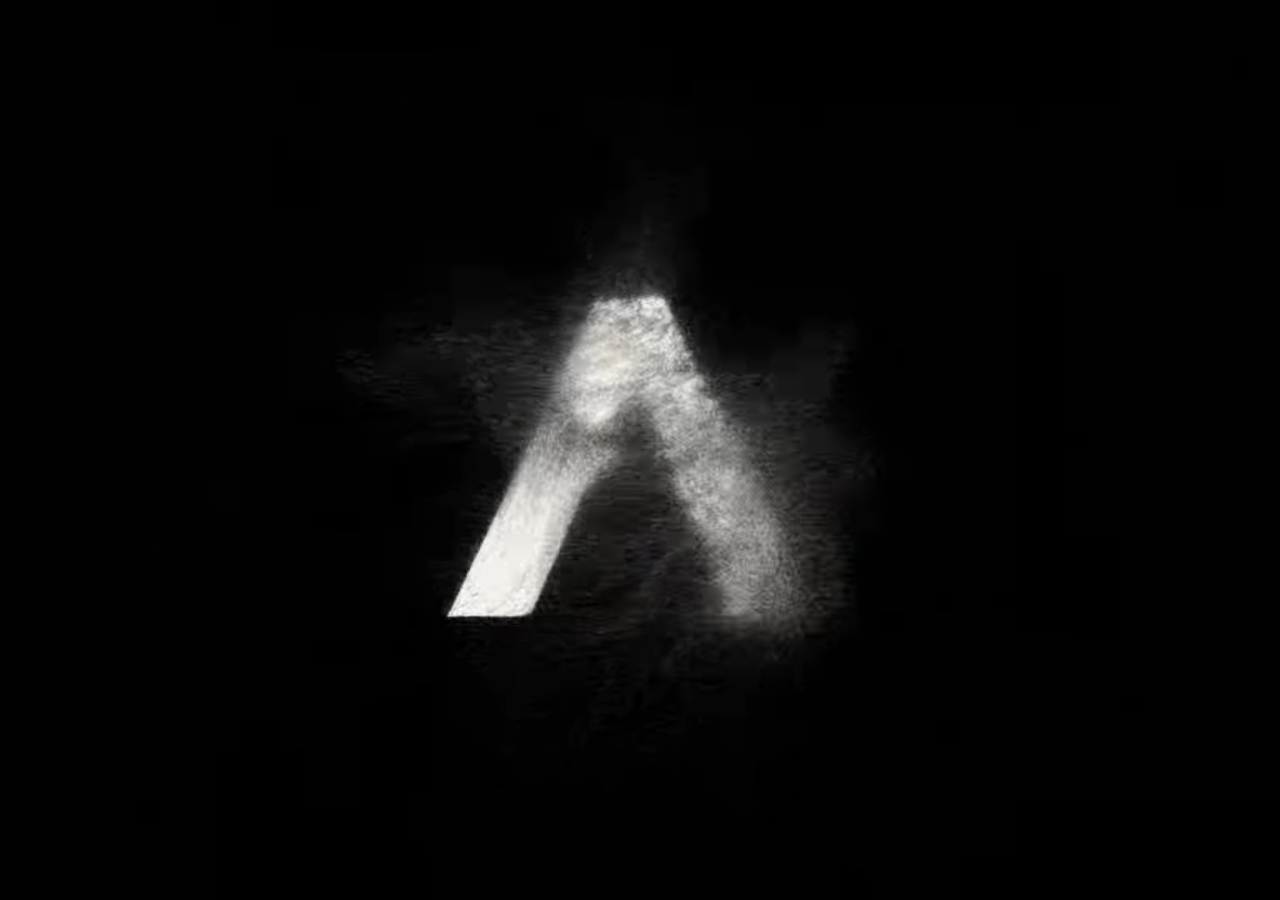
==== commit 969ba644: "Aporia intro: inizio più rapido e selettore di tutte le versioni - la polvere arriva con una raffica" ====
--- a/index.html
+++ b/index.html
@@ -6,7 +6,7 @@
 <title>Aporia</title>
 <link rel="preconnect" href="https://fonts.googleapis.com">
 <link rel="preconnect" href="https://fonts.gstatic.com" crossorigin>
-<link rel="stylesheet" href="https://fonts.googleapis.com/css2?family=Italiana&display=swap">
+<link rel="stylesheet" href="https://fonts.googleapis.com/css2?family=Italiana&family=IBM+Plex+Mono:wght@400;500&display=swap">
 <style>
   /* un solo mondo visivo, scuro per scelta: fondo e colori sempre espliciti */
   :root { color-scheme: dark; --night: #000; --paper: #ece8e1; --home-bg: #000; }
@@ -24,6 +24,51 @@
   body.home #home h1 { opacity: 1; }
   body:not(.home) #home h1 { letter-spacing: 0.42em; margin-right: -0.42em; }
 
+  /* selettore delle animazioni di apertura */
+  :root { --mono: "IBM Plex Mono", ui-monospace, "SF Mono", Menlo, Consolas, monospace; --dim: #8e8a84; --line: #26241f; --sheet: #0d0c0b; }
+  #pick {
+    position: fixed; left: 50%; bottom: calc(22px + env(safe-area-inset-bottom, 0px)); transform: translateX(-50%);
+    font: 500 11px/1 var(--mono); letter-spacing: .18em; text-transform: uppercase; color: var(--dim);
+    background: none; border: 1px solid var(--line); border-radius: 999px; padding: 10px 16px; cursor: pointer;
+    opacity: 0; transition: opacity .9s ease .4s, color .2s, border-color .2s; white-space: nowrap;
+  }
+  body.home #pick { opacity: 1; }
+  #pick:hover, #pick:focus-visible { color: var(--paper); border-color: #4a463f; outline: none; }
+  #sheet {
+    position: fixed; left: 0; right: 0; bottom: 0; max-height: min(78vh, 640px); overflow-y: auto;
+    background: var(--sheet); border-top: 1px solid var(--line);
+    padding: 22px max(16px, env(safe-area-inset-left, 0px)) calc(22px + env(safe-area-inset-bottom, 0px));
+    transform: translateY(102%); transition: transform .45s cubic-bezier(.2,.8,.2,1); z-index: 5;
+  }
+  #sheet.open { transform: none; }
+  #sheet header { display: flex; align-items: baseline; justify-content: space-between; gap: 16px; max-width: 760px; margin: 0 auto 14px; }
+  #sheet h2 { margin: 0; font: 400 26px/1.1 "Italiana", "Didot", serif; letter-spacing: .06em; }
+  #sheet .close { font: 500 11px/1 var(--mono); letter-spacing: .16em; text-transform: uppercase; color: var(--dim);
+    background: none; border: 0; padding: 8px 0 8px 8px; cursor: pointer; }
+  #sheet .close:hover, #sheet .close:focus-visible { color: var(--paper); outline: none; }
+  #list { list-style: none; margin: 0 auto; padding: 0; max-width: 760px; display: grid; }
+  #list button {
+    width: 100%; display: grid; grid-template-columns: 3.2em 1fr auto; gap: 4px 14px; align-items: baseline;
+    text-align: left; background: none; color: var(--paper); border: 0; border-top: 1px solid var(--line);
+    padding: 14px 4px; cursor: pointer; font: inherit;
+  }
+  #list li:last-child button { border-bottom: 1px solid var(--line); }
+  #list button:hover, #list button:focus-visible { background: #15130f; outline: none; }
+  #list .n { font: 500 12px/1.4 var(--mono); color: var(--dim); font-variant-numeric: tabular-nums; grid-row: span 2; }
+  #list .t { font: 400 17px/1.3 system-ui, -apple-system, "Segoe UI", sans-serif; }
+  #list .d { font: 500 11px/1.4 var(--mono); color: var(--dim); letter-spacing: .06em; font-variant-numeric: tabular-nums; }
+  #list .s { grid-column: 2 / 4; font: 400 13.5px/1.45 system-ui, -apple-system, "Segoe UI", sans-serif; color: var(--dim); max-width: 60ch; }
+  #list .now .n::after { content: " ●"; color: var(--paper); }
+  #stage { position: fixed; inset: 0; z-index: 10; background: #000; display: none; }
+  #stage.on { display: block; }
+  #stage iframe { width: 100%; height: 100%; border: 0; display: block; }
+  #stage .bar { position: absolute; top: calc(12px + env(safe-area-inset-top, 0px)); right: 12px; display: flex; gap: 8px; }
+  #stage .bar button { font: 500 11px/1 var(--mono); letter-spacing: .16em; text-transform: uppercase; color: var(--paper);
+    background: rgba(0,0,0,.55); border: 1px solid #3a3731; border-radius: 999px; padding: 9px 13px; cursor: pointer; }
+  #stage .bar button:focus-visible { outline: 1px solid var(--paper); }
+  #stage .label { position: absolute; left: 14px; right: 190px; top: calc(21px + env(safe-area-inset-top, 0px)); font: 500 11px/1 var(--mono);
+    letter-spacing: .14em; text-transform: uppercase; color: var(--dim); white-space: nowrap; overflow: hidden; text-overflow: ellipsis; }
+
   #intro { position: fixed; inset: 0; background: var(--night); transition: opacity .6s ease; }
   /* il video riempie sempre tutto lo schermo (niente bande nere): il logo sta nella zona centrale
      che resta visibile con qualsiasi proporzione */
@@ -34,6 +79,17 @@
 <body>
 
 <main id="home" aria-live="polite"><h1 id="homeTitle">Aporia</h1></main>
+
+<button id="pick" type="button" aria-controls="sheet" aria-expanded="false">Animazioni di apertura</button>
+<section id="sheet" aria-label="Animazioni di apertura" aria-hidden="true">
+  <header><h2>Animazioni di apertura</h2><button class="close" type="button" id="sheetClose">Chiudi</button></header>
+  <ol id="list"></ol>
+</section>
+<div id="stage" aria-modal="true" role="dialog" aria-label="Anteprima animazione">
+  <iframe id="stageFrame" title="Anteprima animazione" allow="autoplay"></iframe>
+  <span class="label" id="stageLabel"></span>
+  <div class="bar"><button type="button" id="stageAgain">Rivedi</button><button type="button" id="stageClose">Chiudi</button></div>
+</div>
 
 <div id="intro" role="img" aria-label="Aporia">
   <video id="film" muted playsinline preload="auto" disablepictureinpicture aria-hidden="true"></video>
@@ -73,10 +129,57 @@
   film.addEventListener('error', toHome);
 
   document.getElementById('intro').addEventListener('pointerdown', toHome);        // tocco: salta
-  window.addEventListener('keydown', e => { if (!e.metaKey && !e.ctrlKey) toHome(); });
+  window.addEventListener('keydown', e => { if (!done && !e.metaKey && !e.ctrlKey) toHome(); });
   document.getElementById('homeTitle').addEventListener('dblclick', play);         // doppio click: rivedi
 
   if (reduce) { requestAnimationFrame(toHome); } else play();
+
+  // ---- selettore: tutte le animazioni di apertura fatte finora ---------------------------
+  const V = [
+    { f: 'v1.html', t: 'Prima versione', d: '8,6 s', s: 'Dal nero la polvere, folate di vento, il logo compare e si sgretola. Il logo è l’SVG animato dal vivo.' },
+    { f: 'v2.html', t: 'Logo come immagine', d: '8,6 s', s: 'Stessa sequenza, ma il logo è pre-renderizzato: niente blocchi sui telefoni né tremolio su iPad.' },
+    { f: 'v3.html', t: 'Scia di vento', d: '8,6 s', s: 'Il logo arriva col vento trascinando una scia e si ferma nitido; stesso effetto su telefono e desktop.' },
+    { f: 'v4.html', t: 'Logo dalla polvere', d: '8,6 s', s: 'Il logo è invisibile e si accende solo dove un granello si posa, da sinistra a destra.' },
+    { f: 'v5.html', t: 'Il vento scava il fiume', d: '11 s', s: 'La polvere costruisce una A pulita, poi una folata solleva il fiume e lo trascina nella bandiera.' },
+    { f: 'v6.html', t: 'Versione corta', d: '5,3 s', s: 'La stessa storia della precedente, con fasi più rapide e sovrapposte.' },
+    { f: 'v7.html', t: 'Raffica continua', d: '5,2 s', s: 'Vento di fondo sempre presente, fasi accavallate, granelli spinti dalla fisica del vento.' },
+    { f: 'video.html#v8', t: 'Video: prima simulazione', d: '5 s', s: 'Simulazione fisica di 450.000 granelli resa come video. Il logo si divide in polvere che resta e polvere che vola.' },
+    { f: 'video.html#v9', t: 'Video: un solo vento', d: '5 s', s: 'Un vento continuo porta tutto al logo definitivo, passando dalla A. Schermo sempre pieno.' },
+    { f: null, t: 'Video: raffica veloce', d: '4,7 s', s: 'Come la precedente, ma la polvere arriva con una raffica rapida e si posa di colpo. È la versione attuale del sito.' },
+  ];
+  const list = document.getElementById('list'), sheet = document.getElementById('sheet'), pick = document.getElementById('pick');
+  const stage = document.getElementById('stage'), frame = document.getElementById('stageFrame'), label = document.getElementById('stageLabel');
+  let current = null;
+  V.forEach((v, i) => {
+    const li = document.createElement('li'), b = document.createElement('button');
+    b.type = 'button'; if (!v.f) b.className = 'now';
+    b.innerHTML = `<span class="n">${String(i + 1).padStart(2, '0')}</span><span class="t"></span><span class="d"></span><span class="s"></span>`;
+    b.querySelector('.t').textContent = v.t; b.querySelector('.d').textContent = v.d; b.querySelector('.s').textContent = v.s;
+    b.addEventListener('click', () => show(i));
+    li.appendChild(b); list.appendChild(li);
+  });
+  function openSheet(o) {
+    sheet.classList.toggle('open', o); sheet.setAttribute('aria-hidden', String(!o)); pick.setAttribute('aria-expanded', String(o));
+    if (o) setTimeout(() => list.querySelector('button').focus({ preventScroll: true }), 300);
+  }
+  function show(i) {
+    const v = V[i]; openSheet(false);
+    if (!v.f) { play(); return; }                       // la versione attuale è la pagina stessa
+    current = i; label.textContent = `${String(i + 1).padStart(2, '0')} · ${v.t}`;
+    frame.src = 'about:blank';
+    stage.classList.add('on');
+    requestAnimationFrame(() => { frame.src = 'versioni/' + v.f; });
+    document.getElementById('stageClose').focus({ preventScroll: true });
+  }
+  function closeStage() { stage.classList.remove('on'); frame.src = 'about:blank'; current = null; pick.focus({ preventScroll: true }); }
+  pick.addEventListener('click', e => { e.stopPropagation(); openSheet(!sheet.classList.contains('open')); });
+  document.getElementById('sheetClose').addEventListener('click', () => openSheet(false));
+  document.getElementById('stageClose').addEventListener('click', closeStage);
+  document.getElementById('stageAgain').addEventListener('click', () => { if (current !== null) show(current); });
+  window.addEventListener('keydown', e => {
+    if (e.key !== 'Escape') return;
+    if (stage.classList.contains('on')) closeStage(); else openSheet(false);
+  });
 })();
 </script>
 </body>
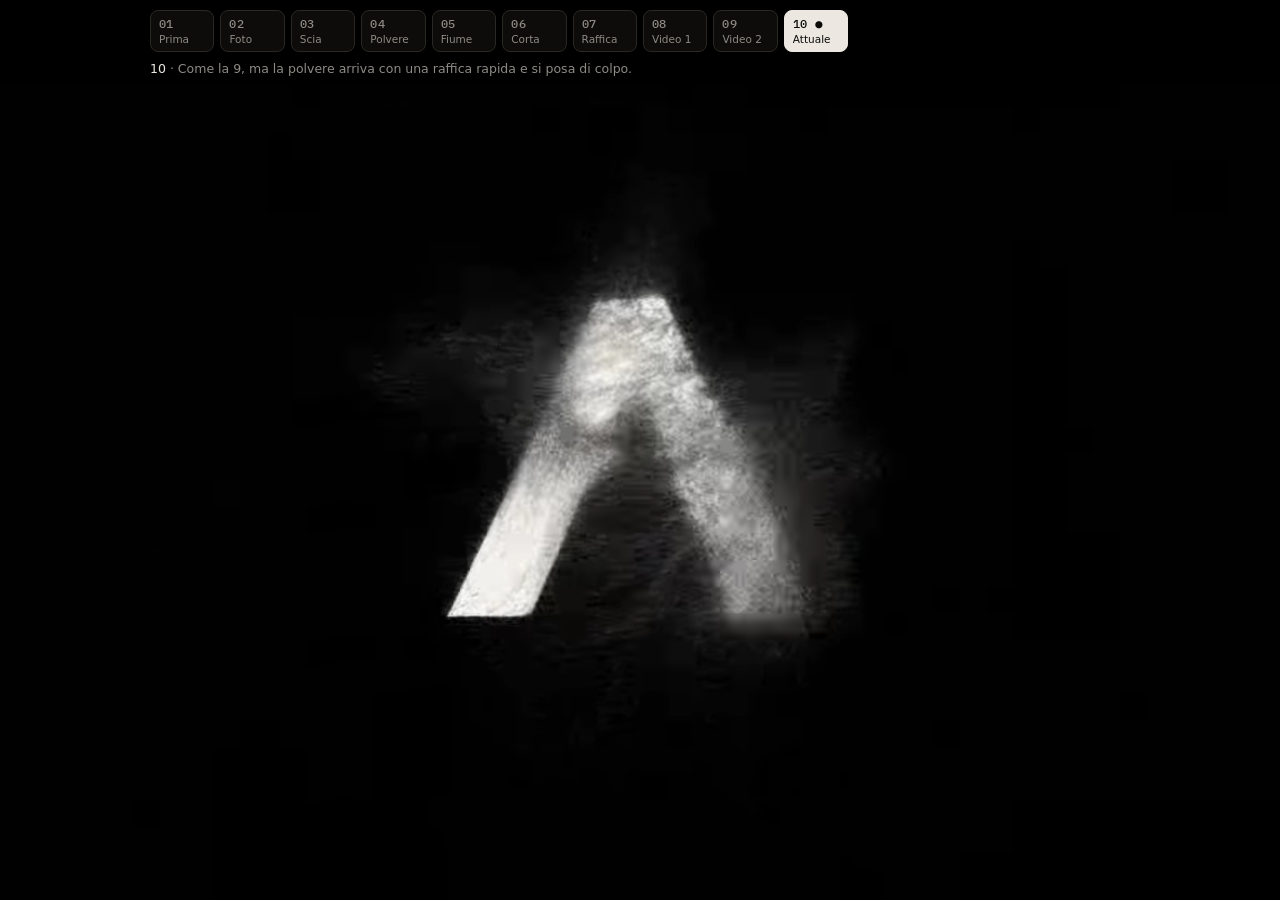
==== commit ad83ee51: "Aporia intro: selettore in alto, tutte le versioni come video - il selettore non usa più un riquadro" ====
--- a/index.html
+++ b/index.html
@@ -9,11 +9,14 @@
 <link rel="stylesheet" href="https://fonts.googleapis.com/css2?family=Italiana&family=IBM+Plex+Mono:wght@400;500&display=swap">
 <style>
   /* un solo mondo visivo, scuro per scelta: fondo e colori sempre espliciti */
-  :root { color-scheme: dark; --night: #000; --paper: #ece8e1; --home-bg: #000; }
+  :root {
+    color-scheme: dark; --night: #000; --paper: #ece8e1; --dim: #8e8a84; --line: #2a2823; --chip: rgba(18,17,15,.72);
+    --mono: "IBM Plex Mono", ui-monospace, "SF Mono", Menlo, Consolas, monospace;
+  }
   html, body { height: 100%; }
   body { margin: 0; background: var(--night); color: var(--paper); overflow: hidden; }
 
-  #home { position: fixed; inset: 0; display: grid; place-items: center; background: var(--home-bg); padding-inline: 16px; }
+  #home { position: fixed; inset: 0; display: grid; place-items: center; background: var(--night); padding-inline: 16px; }
   #home h1 {
     margin: 0; font-family: "Italiana", "Didot", "Bodoni 72", "Bodoni MT", "Times New Roman", serif;
     font-weight: 400; font-size: clamp(56px, 13vw, 200px); line-height: 1;
@@ -24,162 +27,116 @@
   body.home #home h1 { opacity: 1; }
   body:not(.home) #home h1 { letter-spacing: 0.42em; margin-right: -0.42em; }
 
-  /* selettore delle animazioni di apertura */
-  :root { --mono: "IBM Plex Mono", ui-monospace, "SF Mono", Menlo, Consolas, monospace; --dim: #8e8a84; --line: #26241f; --sheet: #0d0c0b; }
-  #pick {
-    position: fixed; left: 50%; bottom: calc(22px + env(safe-area-inset-bottom, 0px)); transform: translateX(-50%);
-    font: 500 11px/1 var(--mono); letter-spacing: .18em; text-transform: uppercase; color: var(--dim);
-    background: none; border: 1px solid var(--line); border-radius: 999px; padding: 10px 16px; cursor: pointer;
-    opacity: 0; transition: opacity .9s ease .4s, color .2s, border-color .2s; white-space: nowrap;
+  #intro { position: fixed; inset: 0; background: var(--night); transition: opacity .6s ease; }
+  /* il video riempie sempre tutto lo schermo (niente bande nere) */
+  #intro video { width: 100%; height: 100%; object-fit: cover; display: block; background: var(--night); }
+  #intro video.contain { object-fit: contain; }
+  body.home #intro { opacity: 0; pointer-events: none; }
+
+  /* selettore: in alto, tutte le versioni visibili insieme, niente da scorrere */
+  #picker {
+    position: fixed; z-index: 5; left: 0; right: 0; top: 0;
+    padding: calc(10px + env(safe-area-inset-top, 0px)) 12px 8px;
+    background: linear-gradient(#000c 0%, #0008 70%, #0000 100%);
   }
-  body.home #pick { opacity: 1; }
-  #pick:hover, #pick:focus-visible { color: var(--paper); border-color: #4a463f; outline: none; }
-  #sheet {
-    position: fixed; left: 0; right: 0; bottom: 0; max-height: min(78vh, 640px); overflow-y: auto;
-    background: var(--sheet); border-top: 1px solid var(--line);
-    padding: 22px max(16px, env(safe-area-inset-left, 0px)) calc(22px + env(safe-area-inset-bottom, 0px));
-    transform: translateY(102%); transition: transform .45s cubic-bezier(.2,.8,.2,1); z-index: 5;
+  #chips { display: grid; grid-template-columns: repeat(auto-fill, minmax(62px, 1fr)); gap: 6px; max-width: 980px; margin: 0 auto; padding: 0; list-style: none; }
+  #chips button {
+    width: 100%; display: grid; gap: 3px; justify-items: start; text-align: left;
+    background: var(--chip); color: var(--dim); border: 1px solid var(--line); border-radius: 8px;
+    padding: 7px 8px 6px; cursor: pointer; -webkit-tap-highlight-color: transparent;
+    transition: color .15s, border-color .15s, background .15s;
   }
-  #sheet.open { transform: none; }
-  #sheet header { display: flex; align-items: baseline; justify-content: space-between; gap: 16px; max-width: 760px; margin: 0 auto 14px; }
-  #sheet h2 { margin: 0; font: 400 26px/1.1 "Italiana", "Didot", serif; letter-spacing: .06em; }
-  #sheet .close { font: 500 11px/1 var(--mono); letter-spacing: .16em; text-transform: uppercase; color: var(--dim);
-    background: none; border: 0; padding: 8px 0 8px 8px; cursor: pointer; }
-  #sheet .close:hover, #sheet .close:focus-visible { color: var(--paper); outline: none; }
-  #list { list-style: none; margin: 0 auto; padding: 0; max-width: 760px; display: grid; }
-  #list button {
-    width: 100%; display: grid; grid-template-columns: 3.2em 1fr auto; gap: 4px 14px; align-items: baseline;
-    text-align: left; background: none; color: var(--paper); border: 0; border-top: 1px solid var(--line);
-    padding: 14px 4px; cursor: pointer; font: inherit;
+  #chips .n { font: 500 12px/1 var(--mono); font-variant-numeric: tabular-nums; letter-spacing: .04em; }
+  #chips .t { font: 400 10.5px/1.15 system-ui, -apple-system, "Segoe UI", sans-serif; white-space: nowrap; overflow: hidden; text-overflow: ellipsis; max-width: 100%; }
+  #chips button:hover { color: var(--paper); border-color: #4a463f; }
+  #chips button:focus-visible { outline: 1px solid var(--paper); outline-offset: 1px; }
+  #chips button[aria-pressed="true"] { color: #0b0a09; background: var(--paper); border-color: var(--paper); }
+  #caption {
+    max-width: 980px; margin: 8px auto 0; font: 400 12.5px/1.4 system-ui, -apple-system, "Segoe UI", sans-serif; color: var(--dim);
+    min-height: 1.4em; text-wrap: balance;
   }
-  #list li:last-child button { border-bottom: 1px solid var(--line); }
-  #list button:hover, #list button:focus-visible { background: #15130f; outline: none; }
-  #list .n { font: 500 12px/1.4 var(--mono); color: var(--dim); font-variant-numeric: tabular-nums; grid-row: span 2; }
-  #list .t { font: 400 17px/1.3 system-ui, -apple-system, "Segoe UI", sans-serif; }
-  #list .d { font: 500 11px/1.4 var(--mono); color: var(--dim); letter-spacing: .06em; font-variant-numeric: tabular-nums; }
-  #list .s { grid-column: 2 / 4; font: 400 13.5px/1.45 system-ui, -apple-system, "Segoe UI", sans-serif; color: var(--dim); max-width: 60ch; }
-  #list .now .n::after { content: " ●"; color: var(--paper); }
-  #stage { position: fixed; inset: 0; z-index: 10; background: #000; display: none; }
-  #stage.on { display: block; }
-  #stage iframe { width: 100%; height: 100%; border: 0; display: block; }
-  #stage .bar { position: absolute; top: calc(12px + env(safe-area-inset-top, 0px)); right: 12px; display: flex; gap: 8px; }
-  #stage .bar button { font: 500 11px/1 var(--mono); letter-spacing: .16em; text-transform: uppercase; color: var(--paper);
-    background: rgba(0,0,0,.55); border: 1px solid #3a3731; border-radius: 999px; padding: 9px 13px; cursor: pointer; }
-  #stage .bar button:focus-visible { outline: 1px solid var(--paper); }
-  #stage .label { position: absolute; left: 14px; right: 190px; top: calc(21px + env(safe-area-inset-top, 0px)); font: 500 11px/1 var(--mono);
-    letter-spacing: .14em; text-transform: uppercase; color: var(--dim); white-space: nowrap; overflow: hidden; text-overflow: ellipsis; }
-
-  #intro { position: fixed; inset: 0; background: var(--night); transition: opacity .6s ease; }
-  /* il video riempie sempre tutto lo schermo (niente bande nere): il logo sta nella zona centrale
-     che resta visibile con qualsiasi proporzione */
-  #intro video { width: 100%; height: 100%; object-fit: cover; display: block; background: var(--night); }
-  body.home #intro { opacity: 0; pointer-events: none; }
+  #caption b { color: var(--paper); font-weight: 500; }
+  @media (max-width: 420px) { #caption { font-size: 12px; } }
 </style>
 </head>
 <body>
 
 <main id="home" aria-live="polite"><h1 id="homeTitle">Aporia</h1></main>
 
-<button id="pick" type="button" aria-controls="sheet" aria-expanded="false">Animazioni di apertura</button>
-<section id="sheet" aria-label="Animazioni di apertura" aria-hidden="true">
-  <header><h2>Animazioni di apertura</h2><button class="close" type="button" id="sheetClose">Chiudi</button></header>
-  <ol id="list"></ol>
-</section>
-<div id="stage" aria-modal="true" role="dialog" aria-label="Anteprima animazione">
-  <iframe id="stageFrame" title="Anteprima animazione" allow="autoplay"></iframe>
-  <span class="label" id="stageLabel"></span>
-  <div class="bar"><button type="button" id="stageAgain">Rivedi</button><button type="button" id="stageClose">Chiudi</button></div>
-</div>
-
 <div id="intro" role="img" aria-label="Aporia">
   <video id="film" muted playsinline preload="auto" disablepictureinpicture aria-hidden="true"></video>
 </div>
 
+<nav id="picker" aria-label="Animazioni di apertura">
+  <ul id="chips"></ul>
+  <p id="caption" aria-live="polite"></p>
+</nav>
+
 <script>
 (() => {
   'use strict';
-  // il video è una simulazione di vento e polvere già calcolata (src/sim_video.py):
-  // il telefono deve solo riprodurlo, quindi è fluido ovunque
+  // tutte le animazioni di apertura fatte finora; ognuna è un video (le v1–v7 erano animate dal
+  // vivo nel browser e sono state registrate fotogramma per fotogramma: src/record_versions.py)
+  const V = [
+    { k: 'v1', t: 'Prima', d: 'Prima versione: dal nero la polvere, folate di vento, il logo compare e si sgretola.' },
+    { k: 'v2', t: 'Foto', d: 'Logo pre-renderizzato: niente blocchi sui telefoni né tremolio su iPad.' },
+    { k: 'v3', t: 'Scia', d: 'Il logo arriva col vento trascinando una scia e si ferma nitido.' },
+    { k: 'v4', t: 'Polvere', d: 'Il logo è invisibile e si accende solo dove un granello si posa.' },
+    { k: 'v5', t: 'Fiume', d: 'Una A pulita, poi una folata scava il fiume e lo trascina nella bandiera (11 s).' },
+    { k: 'v6', t: 'Corta', d: 'La stessa storia in circa 5 secondi.' },
+    { k: 'v7', t: 'Raffica', d: 'Vento di fondo continuo, fasi accavallate, granelli spinti dal vento.' },
+    { k: 'v8', t: 'Video 1', d: 'Prima simulazione fisica (450.000 granelli): il logo si divide in polvere che resta e che vola.', contain: true },
+    { k: 'v9', t: 'Video 2', d: 'Un solo vento continuo porta tutto al logo, passando dalla A. Schermo sempre pieno.' },
+    { k: 'v10', t: 'Attuale', d: 'Come la 9, ma la polvere arriva con una raffica rapida e si posa di colpo.', cur: true },
+  ];
   const film = document.getElementById('film'), body = document.body;
+  const chips = document.getElementById('chips'), caption = document.getElementById('caption');
   const reduce = window.matchMedia && matchMedia('(prefers-reduced-motion: reduce)').matches;
-  const portrait = () => window.innerHeight >= window.innerWidth;
-  let done = false, watchdog = 0;
+  const ext = film.canPlayType('video/mp4; codecs="avc1.640028"') ? 'mp4' : 'webm';   // H.264 o WebM VP9
+  let done = false, watchdog = 0, sel = V.length - 1;
 
+  function src(v) {
+    const o = window.innerHeight >= window.innerWidth ? 'portrait' : 'landscape';
+    // le versioni vecchie sono pubblicate solo in MP4 (H.264: iPhone, iPad, Android, Chrome, Safari)
+    return v.cur ? `assets/intro-${o}.${ext}` : `versioni/media/${v.k}-${o}.mp4`;
+  }
   function toHome() {
     if (done) return; done = true;
     clearTimeout(watchdog);
     body.classList.add('home');
     setTimeout(() => { try { film.pause(); } catch (e) {} }, 700);
   }
-  function play() {
+  function play(i) {
+    sel = i; const v = V[i];
+    [...chips.querySelectorAll('button')].forEach((b, j) => b.setAttribute('aria-pressed', String(j === i)));
+    caption.innerHTML = `<b>${String(i + 1).padStart(2, '0')}</b> · `; caption.append(v.d);
     done = false; body.classList.remove('home');
-    // H.264 (Safari, iPad, Android, Chrome); WebM VP9 dove l'H.264 non c'è
-    const ext = film.canPlayType('video/mp4; codecs="avc1.640028"') ? 'mp4' : 'webm';
-    film.src = `assets/intro-${portrait() ? 'portrait' : 'landscape'}.${ext}`;
-    film.currentTime = 0;
-    // se il video non parte (risparmio energetico, rete lenta) si va comunque alla home
-    watchdog = setTimeout(toHome, 2500);
-    film.addEventListener('playing', () => { clearTimeout(watchdog); watchdog = setTimeout(toHome, 7000); }, { once: true });
-    const p = film.play();
-    if (p && p.catch) p.catch(toHome);
+    film.classList.toggle('contain', !!v.contain);
+    film.src = src(v); film.currentTime = 0;
+    clearTimeout(watchdog);
+    watchdog = setTimeout(toHome, 4000);            // se il video non parte si va comunque alla home
+    film.addEventListener('playing', () => { clearTimeout(watchdog); watchdog = setTimeout(toHome, 14000); }, { once: true });
+    const p = film.play(); if (p && p.catch) p.catch(toHome);
   }
   // la home compare mentre l'ultima polvere si sta ancora disperdendo
   film.addEventListener('timeupdate', () => { if (film.duration && film.currentTime > film.duration - 0.55) toHome(); });
   film.addEventListener('ended', toHome);
   film.addEventListener('error', toHome);
 
-  document.getElementById('intro').addEventListener('pointerdown', toHome);        // tocco: salta
-  window.addEventListener('keydown', e => { if (!done && !e.metaKey && !e.ctrlKey) toHome(); });
-  document.getElementById('homeTitle').addEventListener('dblclick', play);         // doppio click: rivedi
-
-  if (reduce) { requestAnimationFrame(toHome); } else play();
-
-  // ---- selettore: tutte le animazioni di apertura fatte finora ---------------------------
-  const V = [
-    { f: 'v1.html', t: 'Prima versione', d: '8,6 s', s: 'Dal nero la polvere, folate di vento, il logo compare e si sgretola. Il logo è l’SVG animato dal vivo.' },
-    { f: 'v2.html', t: 'Logo come immagine', d: '8,6 s', s: 'Stessa sequenza, ma il logo è pre-renderizzato: niente blocchi sui telefoni né tremolio su iPad.' },
-    { f: 'v3.html', t: 'Scia di vento', d: '8,6 s', s: 'Il logo arriva col vento trascinando una scia e si ferma nitido; stesso effetto su telefono e desktop.' },
-    { f: 'v4.html', t: 'Logo dalla polvere', d: '8,6 s', s: 'Il logo è invisibile e si accende solo dove un granello si posa, da sinistra a destra.' },
-    { f: 'v5.html', t: 'Il vento scava il fiume', d: '11 s', s: 'La polvere costruisce una A pulita, poi una folata solleva il fiume e lo trascina nella bandiera.' },
-    { f: 'v6.html', t: 'Versione corta', d: '5,3 s', s: 'La stessa storia della precedente, con fasi più rapide e sovrapposte.' },
-    { f: 'v7.html', t: 'Raffica continua', d: '5,2 s', s: 'Vento di fondo sempre presente, fasi accavallate, granelli spinti dalla fisica del vento.' },
-    { f: 'video.html#v8', t: 'Video: prima simulazione', d: '5 s', s: 'Simulazione fisica di 450.000 granelli resa come video. Il logo si divide in polvere che resta e polvere che vola.' },
-    { f: 'video.html#v9', t: 'Video: un solo vento', d: '5 s', s: 'Un vento continuo porta tutto al logo definitivo, passando dalla A. Schermo sempre pieno.' },
-    { f: null, t: 'Video: raffica veloce', d: '4,7 s', s: 'Come la precedente, ma la polvere arriva con una raffica rapida e si posa di colpo. È la versione attuale del sito.' },
-  ];
-  const list = document.getElementById('list'), sheet = document.getElementById('sheet'), pick = document.getElementById('pick');
-  const stage = document.getElementById('stage'), frame = document.getElementById('stageFrame'), label = document.getElementById('stageLabel');
-  let current = null;
   V.forEach((v, i) => {
     const li = document.createElement('li'), b = document.createElement('button');
-    b.type = 'button'; if (!v.f) b.className = 'now';
-    b.innerHTML = `<span class="n">${String(i + 1).padStart(2, '0')}</span><span class="t"></span><span class="d"></span><span class="s"></span>`;
-    b.querySelector('.t').textContent = v.t; b.querySelector('.d').textContent = v.d; b.querySelector('.s').textContent = v.s;
-    b.addEventListener('click', () => show(i));
-    li.appendChild(b); list.appendChild(li);
+    b.type = 'button'; b.setAttribute('aria-pressed', 'false'); b.title = v.d;
+    b.innerHTML = `<span class="n">${String(i + 1).padStart(2, '0')}${v.cur ? ' ●' : ''}</span><span class="t"></span>`;
+    b.querySelector('.t').textContent = v.t;
+    b.addEventListener('click', () => play(i));
+    li.appendChild(b); chips.appendChild(li);
   });
-  function openSheet(o) {
-    sheet.classList.toggle('open', o); sheet.setAttribute('aria-hidden', String(!o)); pick.setAttribute('aria-expanded', String(o));
-    if (o) setTimeout(() => list.querySelector('button').focus({ preventScroll: true }), 300);
-  }
-  function show(i) {
-    const v = V[i]; openSheet(false);
-    if (!v.f) { play(); return; }                       // la versione attuale è la pagina stessa
-    current = i; label.textContent = `${String(i + 1).padStart(2, '0')} · ${v.t}`;
-    frame.src = 'about:blank';
-    stage.classList.add('on');
-    requestAnimationFrame(() => { frame.src = 'versioni/' + v.f; });
-    document.getElementById('stageClose').focus({ preventScroll: true });
-  }
-  function closeStage() { stage.classList.remove('on'); frame.src = 'about:blank'; current = null; pick.focus({ preventScroll: true }); }
-  pick.addEventListener('click', e => { e.stopPropagation(); openSheet(!sheet.classList.contains('open')); });
-  document.getElementById('sheetClose').addEventListener('click', () => openSheet(false));
-  document.getElementById('stageClose').addEventListener('click', closeStage);
-  document.getElementById('stageAgain').addEventListener('click', () => { if (current !== null) show(current); });
-  window.addEventListener('keydown', e => {
-    if (e.key !== 'Escape') return;
-    if (stage.classList.contains('on')) closeStage(); else openSheet(false);
-  });
+
+  // tocco sul video: salta alla home; doppio click su "Aporia": rivedi la versione scelta
+  document.getElementById('intro').addEventListener('pointerdown', toHome);
+  document.getElementById('homeTitle').addEventListener('dblclick', () => play(sel));
+
+  if (reduce) { play(sel); toHome(); } else play(sel);
 })();
 </script>
 </body>
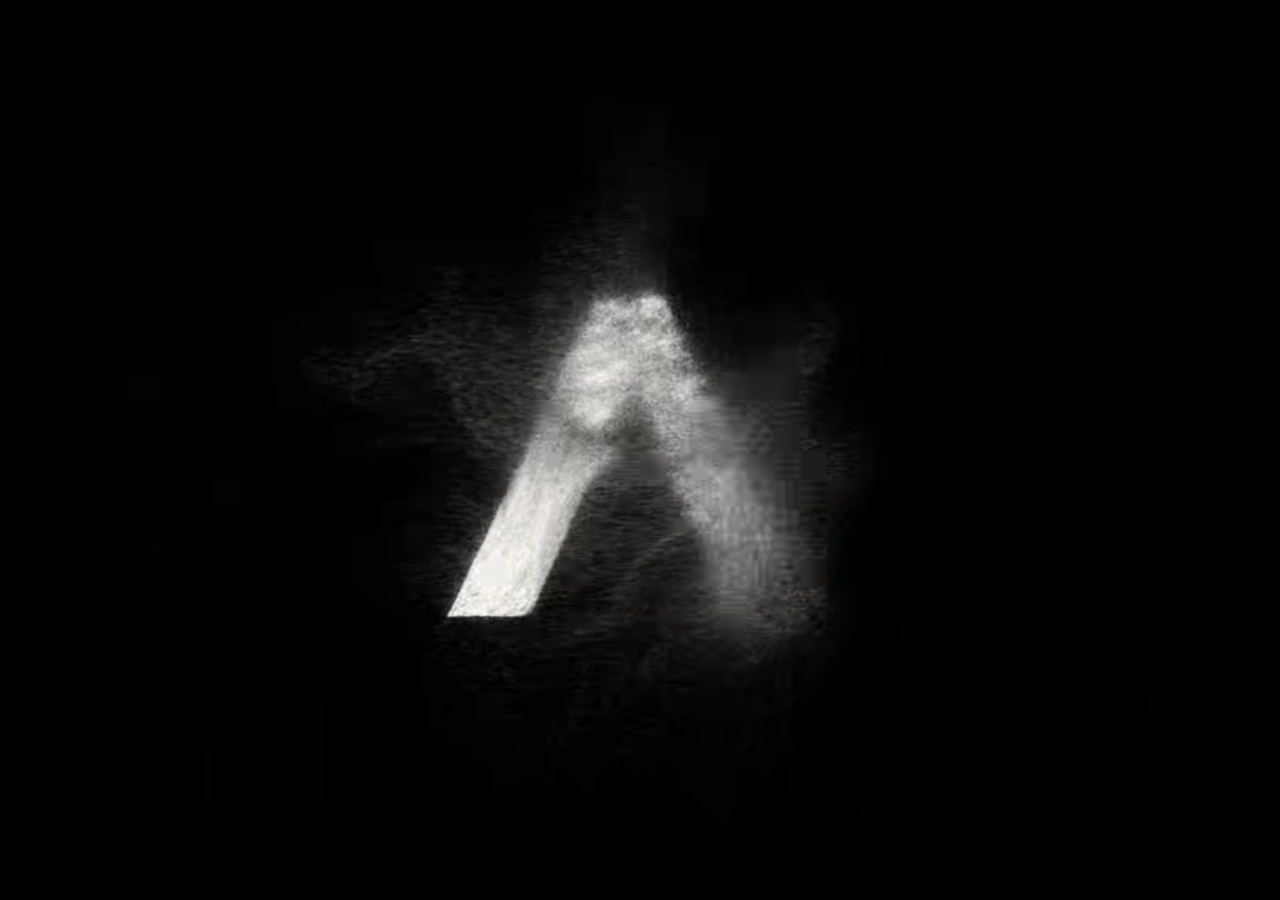
==== commit 0ce4bc64: "Aporia: un solo sito navigabile (home, versioni, laboratorio, download) Home con l'apertura v10 e li" ====
--- a/index.html
+++ b/index.html
@@ -4,15 +4,17 @@
 <meta charset="utf-8">
 <meta name="viewport" content="width=device-width, initial-scale=1, viewport-fit=cover">
 <title>Aporia</title>
+<meta name="description" content="Aporia: animazione d'apertura, tutte le versioni, laboratorio dei colori e file da scaricare.">
+<meta name="theme-color" content="#000000">
 <link rel="preconnect" href="https://fonts.googleapis.com">
 <link rel="preconnect" href="https://fonts.gstatic.com" crossorigin>
 <link rel="stylesheet" href="https://fonts.googleapis.com/css2?family=Italiana&family=IBM+Plex+Mono:wght@400;500&display=swap">
+<link rel="preload" as="video" href="assets/intro-portrait.mp4" media="(orientation: portrait)">
+<link rel="icon" href="data:image/svg+xml,%3Csvg xmlns=%22http://www.w3.org/2000/svg%22 viewBox=%220 0 32 32%22%3E%3Crect width=%2232%22 height=%2232%22 rx=%226%22 fill=%22%23000%22/%3E%3Cpath d=%22M7 25 14 7h4l7 18h-4.5L16 13l-4.5 12z%22 fill=%22%23ece8e1%22/%3E%3C/svg%3E">
+<link rel="stylesheet" href="assets/sito.css">
 <style>
   /* un solo mondo visivo, scuro per scelta: fondo e colori sempre espliciti */
-  :root {
-    color-scheme: dark; --night: #000; --paper: #ece8e1; --dim: #8e8a84; --line: #2a2823; --chip: rgba(18,17,15,.72);
-    --mono: "IBM Plex Mono", ui-monospace, "SF Mono", Menlo, Consolas, monospace;
-  }
+  :root { color-scheme: dark; --night: #000; --paper: #ece8e1; --dim: #8e8a84; }
   html, body { height: 100%; }
   body { margin: 0; background: var(--night); color: var(--paper); overflow: hidden; }
 
@@ -27,95 +29,55 @@
   body.home #home h1 { opacity: 1; }
   body:not(.home) #home h1 { letter-spacing: 0.42em; margin-right: -0.42em; }
 
-  #intro { position: fixed; inset: 0; background: var(--night); transition: opacity .6s ease; }
+  /* le altre pagine: in basso, discrete, compaiono con la home */
+  #links {
+    position: fixed; left: 0; right: 0; bottom: 0; z-index: 3; justify-content: center;
+    padding: 0 16px calc(18px + env(safe-area-inset-bottom, 0px));
+    opacity: 0; transform: translateY(6px); transition: opacity .8s ease .5s, transform .8s ease .5s; pointer-events: none;
+  }
+  body.home #links { opacity: 1; transform: none; pointer-events: auto; }
+  #links a { padding: 10px 2px; }
+
+  #intro { position: fixed; inset: 0; z-index: 2; background: var(--night); transition: opacity .6s ease; }
   /* il video riempie sempre tutto lo schermo (niente bande nere) */
   #intro video { width: 100%; height: 100%; object-fit: cover; display: block; background: var(--night); }
-  #intro video.contain { object-fit: contain; }
   body.home #intro { opacity: 0; pointer-events: none; }
-
-  /* selettore: in alto, tutte le versioni visibili insieme, niente da scorrere */
-  #picker {
-    position: fixed; z-index: 5; left: 0; right: 0; top: 0;
-    padding: calc(10px + env(safe-area-inset-top, 0px)) 12px 8px;
-    background: linear-gradient(#000c 0%, #0008 70%, #0000 100%);
-  }
-  #chips { display: grid; grid-template-columns: repeat(auto-fill, minmax(62px, 1fr)); gap: 6px; max-width: 980px; margin: 0 auto; padding: 0; list-style: none; }
-  #chips button {
-    width: 100%; display: grid; gap: 3px; justify-items: start; text-align: left;
-    background: var(--chip); color: var(--dim); border: 1px solid var(--line); border-radius: 8px;
-    padding: 7px 8px 6px; cursor: pointer; -webkit-tap-highlight-color: transparent;
-    transition: color .15s, border-color .15s, background .15s;
-  }
-  #chips .n { font: 500 12px/1 var(--mono); font-variant-numeric: tabular-nums; letter-spacing: .04em; }
-  #chips .t { font: 400 10.5px/1.15 system-ui, -apple-system, "Segoe UI", sans-serif; white-space: nowrap; overflow: hidden; text-overflow: ellipsis; max-width: 100%; }
-  #chips button:hover { color: var(--paper); border-color: #4a463f; }
-  #chips button:focus-visible { outline: 1px solid var(--paper); outline-offset: 1px; }
-  #chips button[aria-pressed="true"] { color: #0b0a09; background: var(--paper); border-color: var(--paper); }
-  #caption {
-    max-width: 980px; margin: 8px auto 0; font: 400 12.5px/1.4 system-ui, -apple-system, "Segoe UI", sans-serif; color: var(--dim);
-    min-height: 1.4em; text-wrap: balance;
-  }
-  #caption b { color: var(--paper); font-weight: 500; }
-  @media (max-width: 420px) { #caption { font-size: 12px; } }
 </style>
 </head>
 <body>
+<main id="home" aria-live="polite"><h1 id="homeTitle">Aporia</h1></main>
 
-<main id="home" aria-live="polite"><h1 id="homeTitle">Aporia</h1></main>
+<nav class="sitenav" id="links" aria-label="Pagine">
+  <a href="versioni.html">Versioni</a>
+  <a href="laboratorio.html">Laboratorio</a>
+  <a href="download.html">Download</a>
+</nav>
 
 <div id="intro" role="img" aria-label="Aporia">
   <video id="film" muted playsinline preload="auto" disablepictureinpicture aria-hidden="true"></video>
 </div>
 
-<nav id="picker" aria-label="Animazioni di apertura">
-  <ul id="chips"></ul>
-  <p id="caption" aria-live="polite"></p>
-</nav>
-
 <script>
 (() => {
   'use strict';
-  // tutte le animazioni di apertura fatte finora; ognuna è un video (le v1–v7 erano animate dal
-  // vivo nel browser e sono state registrate fotogramma per fotogramma: src/record_versions.py)
-  const V = [
-    { k: 'v1', t: 'Prima', d: 'Prima versione: dal nero la polvere, folate di vento, il logo compare e si sgretola.' },
-    { k: 'v2', t: 'Foto', d: 'Logo pre-renderizzato: niente blocchi sui telefoni né tremolio su iPad.' },
-    { k: 'v3', t: 'Scia', d: 'Il logo arriva col vento trascinando una scia e si ferma nitido.' },
-    { k: 'v4', t: 'Polvere', d: 'Il logo è invisibile e si accende solo dove un granello si posa.' },
-    { k: 'v5', t: 'Fiume', d: 'Una A pulita, poi una folata scava il fiume e lo trascina nella bandiera (11 s).' },
-    { k: 'v6', t: 'Corta', d: 'La stessa storia in circa 5 secondi.' },
-    { k: 'v7', t: 'Raffica', d: 'Vento di fondo continuo, fasi accavallate, granelli spinti dal vento.' },
-    { k: 'v8', t: 'Video 1', d: 'Prima simulazione fisica (450.000 granelli): il logo si divide in polvere che resta e che vola.', contain: true },
-    { k: 'v9', t: 'Video 2', d: 'Un solo vento continuo porta tutto al logo, passando dalla A. Schermo sempre pieno.' },
-    { k: 'v10', t: 'Attuale', d: 'Come la 9, ma la polvere arriva con una raffica rapida e si posa di colpo.', cur: true },
-  ];
   const film = document.getElementById('film'), body = document.body;
-  const chips = document.getElementById('chips'), caption = document.getElementById('caption');
   const reduce = window.matchMedia && matchMedia('(prefers-reduced-motion: reduce)').matches;
   const ext = film.canPlayType('video/mp4; codecs="avc1.640028"') ? 'mp4' : 'webm';   // H.264 o WebM VP9
-  let done = false, watchdog = 0, sel = V.length - 1;
+  let done = false, watchdog = 0;
 
-  function src(v) {
-    const o = window.innerHeight >= window.innerWidth ? 'portrait' : 'landscape';
-    // le versioni vecchie sono pubblicate solo in MP4 (H.264: iPhone, iPad, Android, Chrome, Safari)
-    return v.cur ? `assets/intro-${o}.${ext}` : `versioni/media/${v.k}-${o}.mp4`;
-  }
   function toHome() {
     if (done) return; done = true;
     clearTimeout(watchdog);
     body.classList.add('home');
     setTimeout(() => { try { film.pause(); } catch (e) {} }, 700);
   }
-  function play(i) {
-    sel = i; const v = V[i];
-    [...chips.querySelectorAll('button')].forEach((b, j) => b.setAttribute('aria-pressed', String(j === i)));
-    caption.innerHTML = `<b>${String(i + 1).padStart(2, '0')}</b> · `; caption.append(v.d);
+  function play() {
     done = false; body.classList.remove('home');
-    film.classList.toggle('contain', !!v.contain);
-    film.src = src(v); film.currentTime = 0;
+    const o = window.innerHeight >= window.innerWidth ? 'portrait' : 'landscape';
+    film.src = `assets/intro-${o}.${ext}`; film.currentTime = 0;
     clearTimeout(watchdog);
     watchdog = setTimeout(toHome, 4000);            // se il video non parte si va comunque alla home
-    film.addEventListener('playing', () => { clearTimeout(watchdog); watchdog = setTimeout(toHome, 14000); }, { once: true });
+    film.addEventListener('playing', () => { clearTimeout(watchdog); watchdog = setTimeout(toHome, 8000); }, { once: true });
     const p = film.play(); if (p && p.catch) p.catch(toHome);
   }
   // la home compare mentre l'ultima polvere si sta ancora disperdendo
@@ -123,20 +85,14 @@
   film.addEventListener('ended', toHome);
   film.addEventListener('error', toHome);
 
-  V.forEach((v, i) => {
-    const li = document.createElement('li'), b = document.createElement('button');
-    b.type = 'button'; b.setAttribute('aria-pressed', 'false'); b.title = v.d;
-    b.innerHTML = `<span class="n">${String(i + 1).padStart(2, '0')}${v.cur ? ' ●' : ''}</span><span class="t"></span>`;
-    b.querySelector('.t').textContent = v.t;
-    b.addEventListener('click', () => play(i));
-    li.appendChild(b); chips.appendChild(li);
-  });
+  // tocco o tasto durante il video: si salta alla home; doppio click su "Aporia": si rivede
+  document.getElementById('intro').addEventListener('pointerdown', toHome);
+  addEventListener('keydown', e => { if (!done && !e.metaKey && !e.ctrlKey) toHome(); });
+  document.getElementById('homeTitle').addEventListener('dblclick', play);
 
-  // tocco sul video: salta alla home; doppio click su "Aporia": rivedi la versione scelta
-  document.getElementById('intro').addEventListener('pointerdown', toHome);
-  document.getElementById('homeTitle').addEventListener('dblclick', () => play(sel));
-
-  if (reduce) { play(sel); toHome(); } else play(sel);
+  // tornando dalle altre pagine (link "Aporia" in alto) si va direttamente alla home
+  if (reduce || location.hash === '#home') { body.classList.add('home'); done = true; }
+  else play();
 })();
 </script>
 </body>
--- a/assets/sito.css
+++ b/assets/sito.css
@@ -0,0 +1,18 @@
+/* barra di navigazione comune a tutte le pagine del sito (un solo mondo visivo, scuro) */
+.sitenav {
+  display: flex; align-items: baseline; gap: 4px 18px; flex-wrap: wrap;
+  font: 500 11.5px/1 "IBM Plex Mono", ui-monospace, "SF Mono", Menlo, Consolas, monospace;
+  letter-spacing: .14em; text-transform: uppercase;
+}
+.sitenav a { color: #8e8a84; text-decoration: none; padding: 8px 0; -webkit-tap-highlight-color: transparent; }
+.sitenav a:hover, .sitenav a:focus-visible { color: #ece8e1; }
+.sitenav a:focus-visible { outline: 1px solid #ece8e1; outline-offset: 3px; }
+.sitenav a[aria-current="page"] { color: #ece8e1; }
+.sitenav .brand {
+  font: 400 22px/1 "Italiana", "Didot", "Bodoni 72", "Times New Roman", serif; letter-spacing: .12em; text-transform: none;
+  color: #ece8e1; margin-right: auto;
+}
+@media (max-width: 480px) {
+  .sitenav { gap: 4px 12px; font-size: 10.5px; letter-spacing: .08em; }
+  .sitenav .brand { font-size: 20px; letter-spacing: .1em; }
+}
